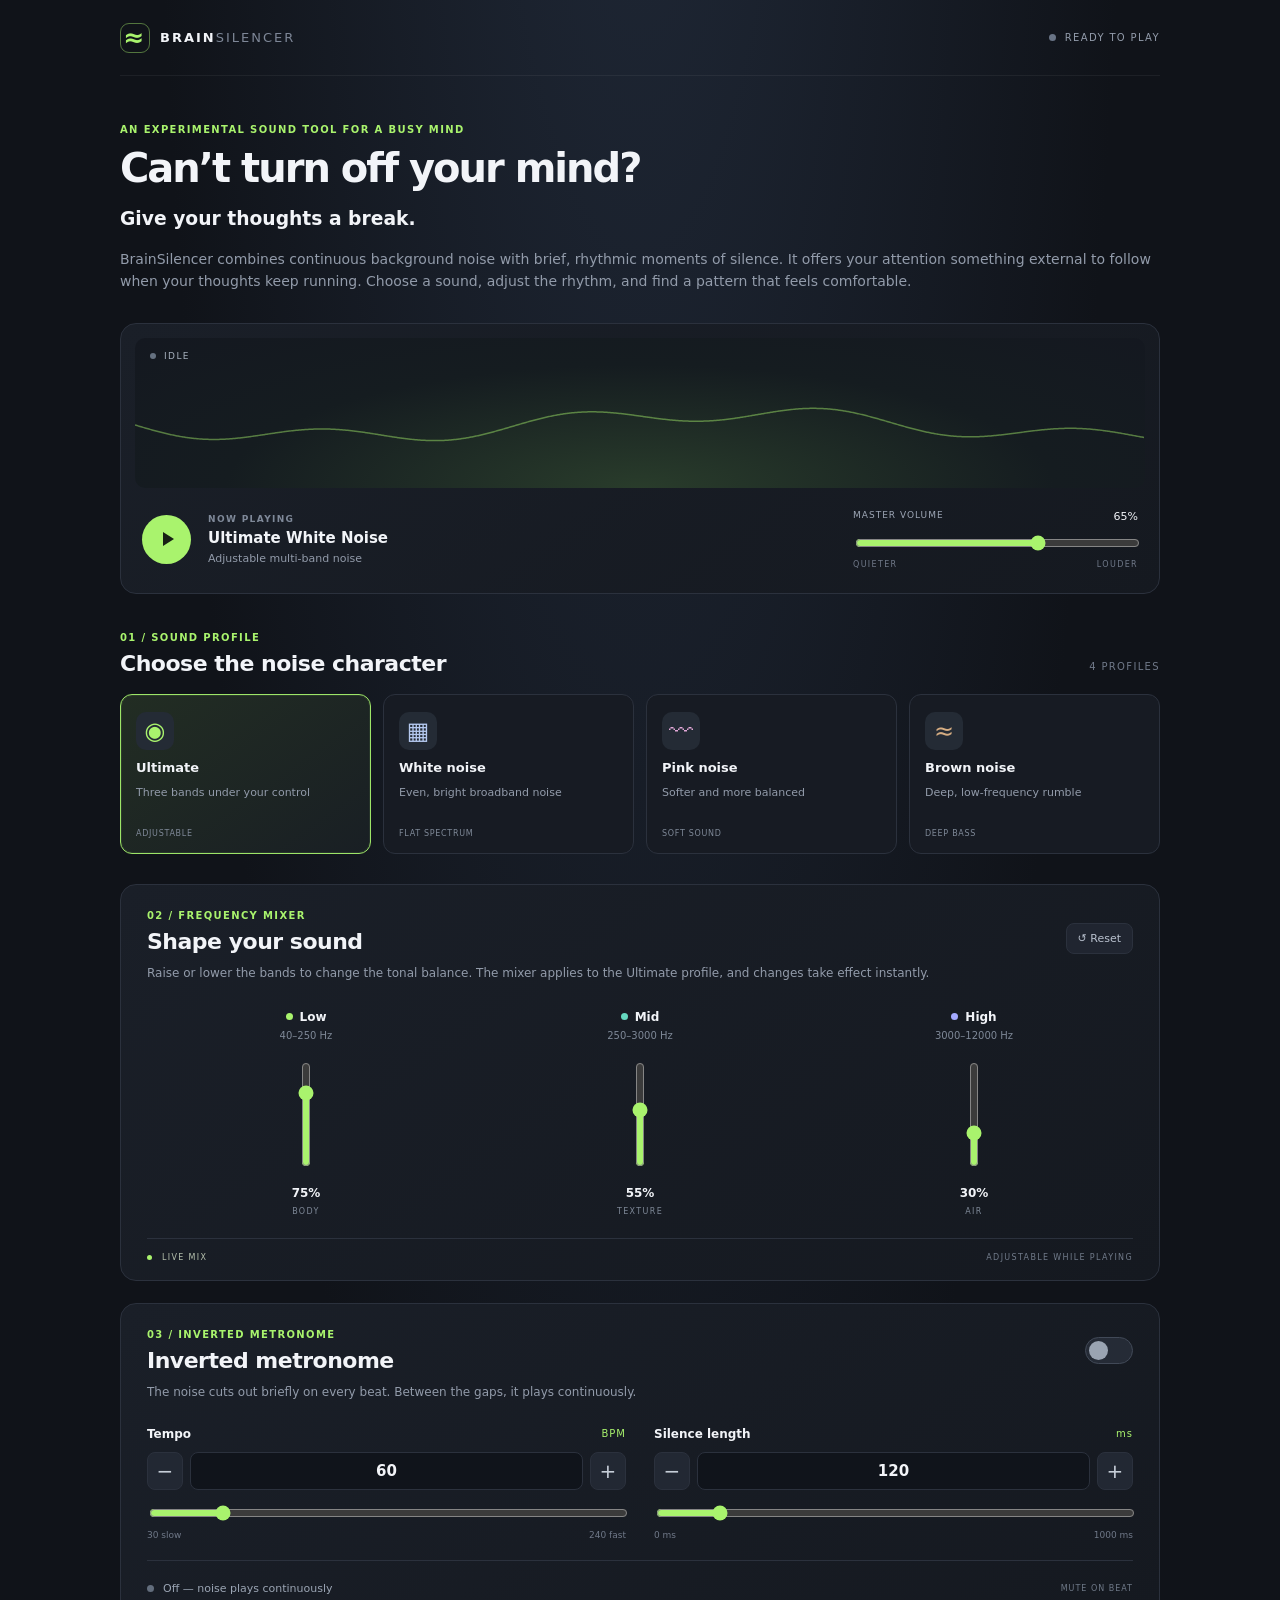
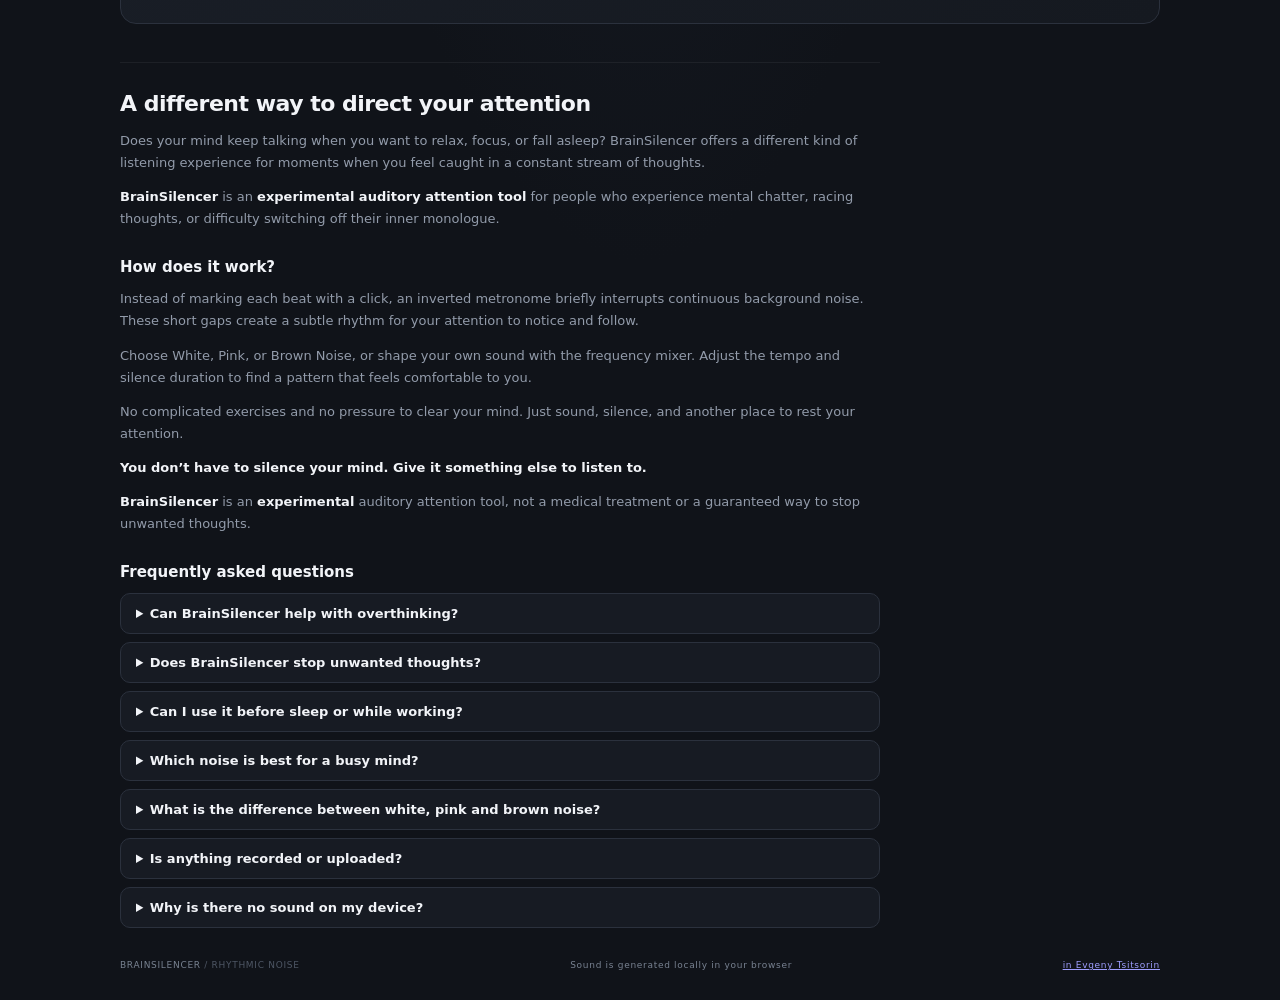
==== index.html @ 3ea3977f "Update index.html" ====
<!doctype html>
<html lang="en">
<head>
  <meta charset="utf-8">
  <meta name="viewport" content="width=device-width, initial-scale=1">

  <!-- Primary SEO -->
  <title>Brain Silencer – Quiet Your Mind with Rhythmic Noise</title>
  <meta name="description" content="Can’t switch off your thoughts? Try BrainSilencer, an experimental sound tool combining white, pink and brown noise with rhythmic silence to give your attention something else to follow.">
  <meta name="keywords" content="BrainSilencer, how to stop overthinking, how to quiet your mind, racing thoughts, busy mind, constant inner monologue, mental chatter, noisy mind, mental noise, calming sounds, relaxing noise, white noise, pink noise, brown noise, noise inverted metronome, rhythmic silence, auditory attention">
  <meta name="author" content="Evgeny Tsitsorin">
  <meta name="robots" content="index, follow, max-image-preview:large">
  <meta name="theme-color" content="#101319">
  <link rel="canonical" href="https://evgenytsitsorin.github.io/BrainSilencer/">

  <!-- Icons -->
  <link rel="icon" href="favicon.svg" type="image/svg+xml">

  <!-- Open Graph -->
  <meta property="og:type" content="website">
  <meta property="og:site_name" content="BrainSilencer">
  <meta property="og:title" content="Brain Silencer – Quiet Your Mind with Rhythmic Noise">
  <meta property="og:description" content="Can’t switch off your thoughts? Explore an experimental sound tool combining continuous noise with rhythmic moments of silence to give your attention something else to follow.">
  <meta property="og:url" content="https://evgenytsitsorin.github.io/BrainSilencer/">
  <meta property="og:image" content="https://evgenytsitsorin.github.io/BrainSilencer/og-image.png">
  <meta property="og:image:width" content="1200">
  <meta property="og:image:height" content="630">
  <meta property="og:image:alt" content="BrainSilencer — sound waveform with rhythmic moments of silence">
  <meta property="og:locale" content="en_US">

  <!-- Twitter / X -->
  <meta name="twitter:card" content="summary_large_image">
  <meta name="twitter:title" content="Brain Silencer – Quiet Your Mind with Rhythmic Noise">
  <meta name="twitter:description" content="A different way to direct your attention: continuous white, pink or brown noise interrupted by rhythmic moments of silence. Free in your browser.">
  <meta name="twitter:image" content="https://evgenytsitsorin.github.io/BrainSilencer/og-image.png">

  <!-- Structured data -->
  <script type="application/ld+json">
  {
    "@context": "https://schema.org",
    "@type": "WebApplication",
    "name": "BrainSilencer",
    "url": "https://evgenytsitsorin.github.io/BrainSilencer/",
    "description": "An experimental browser-based sound tool combining continuous noise with rhythmic moments of silence to give auditory attention something external to follow.",
    "applicationCategory": "MultimediaApplication",
    "operatingSystem": "Any (modern web browser)",
    "inLanguage": "en",
    "browserRequirements": "Requires a browser with Web Audio API and AudioWorklet support",
    "offers": { "@type": "Offer", "price": "0", "priceCurrency": "USD" },
    "keywords": "BrainSilencer, overthinking, racing thoughts, busy mind, inner monologue, mental chatter, auditory attention, white noise, pink noise, brown noise, rhythmic silence, inverted metronome"
  }
  </script>

  <link rel="stylesheet" href="style.css">
</head>
<body>
  <main class="app-shell">
    <header class="topbar">
      <a class="brand" href="./" aria-label="BrainSilencer home">
        <span class="brand-mark" aria-hidden="true">≈</span>
        <span>BRAIN<span class="brand-light">SILENCER</span></span>
      </a>
      <div class="status"><span class="status-dot"></span><span id="statusText" role="status" aria-live="polite">READY TO PLAY</span></div>
    </header>

    <section class="hero">
      <p class="eyebrow">AN EXPERIMENTAL SOUND TOOL FOR A BUSY MIND</p>
      <h1>Can’t turn off your mind?</h1>
      <h3>Give your thoughts a break.</h3>
      <p class="subheading">BrainSilencer combines continuous background noise with brief, rhythmic moments of silence. It offers your attention something external to follow when your thoughts keep running. Choose a sound, adjust the rhythm, and find a pattern that feels comfortable.</p>
    </section>

    <noscript>
      <p class="section-intro">This app generates sound in your browser and needs JavaScript enabled.</p>
    </noscript>

    <section class="player panel" aria-label="Player">
      <div class="player-main">
        <div class="visualizer" id="visualizer" role="img" aria-label="Live sound visualization">
          <canvas id="waveCanvas"></canvas>
          <div class="visualizer-label"><span class="live-dot"></span> <span id="visualizerState">IDLE</span></div>
        </div>
        <div class="transport">
          <button id="playButton" class="play-button" aria-label="Play">
            <svg id="playIcon" viewBox="0 0 24 24" aria-hidden="true"><path d="M8 5v14l11-7z"/></svg>
          </button>
          <div class="track-info">
            <span class="eyebrow">NOW PLAYING</span>
            <strong id="currentNoise">Ultimate White Noise</strong>
            <span id="trackDescription">Adjustable multi-band noise</span>
          </div>
          <div class="volume-control">
            <label for="masterVolume"><span>MASTER VOLUME</span><output id="volumeValue">65%</output></label>
            <input id="masterVolume" type="range" min="0" max="100" value="65">
            <div class="range-scale"><span>QUIETER</span><span>LOUDER</span></div>
          </div>
        </div>
      </div>
    </section>

    <section class="sound-section">
      <div class="section-heading">
        <div><p class="eyebrow">01 / SOUND PROFILE</p><h2>Choose the noise character</h2></div>
        <span class="section-note">4 PROFILES</span>
      </div>
      <div class="profile-grid" role="group" aria-label="Noise type">
        <button class="profile-card" data-type="ultimate">
          <span class="profile-icon icon-ultimate">◉</span><span class="profile-name">Ultimate</span>
          <span class="profile-desc">Three bands under your control</span>
          <span class="profile-tag">ADJUSTABLE</span>
        </button>
        <button class="profile-card" data-type="white">
          <span class="profile-icon icon-white">▦</span><span class="profile-name">White noise</span>
          <span class="profile-desc">Even, bright broadband noise</span>
          <span class="profile-tag">FLAT SPECTRUM</span>
        </button>
        <button class="profile-card" data-type="pink">
          <span class="profile-icon icon-pink">〰</span><span class="profile-name">Pink noise</span>
          <span class="profile-desc">Softer and more balanced</span>
          <span class="profile-tag">SOFT SOUND</span>
        </button>
        <button class="profile-card" data-type="brown">
          <span class="profile-icon icon-brown">≈</span><span class="profile-name">Brown noise</span>
          <span class="profile-desc">Deep, low-frequency rumble</span>
          <span class="profile-tag">DEEP BASS</span>
        </button>
      </div>
    </section>

    <section class="eq-section panel">
      <div class="section-heading eq-heading">
        <div><p class="eyebrow">02 / FREQUENCY MIXER</p><h2>Shape your sound</h2></div>
        <button id="resetButton" class="text-button">↺ Reset</button>
      </div>
      <p class="section-intro">Raise or lower the bands to change the tonal balance. The mixer applies to the Ultimate profile, and changes take effect instantly.</p>
      <div class="mixer">
        <div class="band">
          <div class="band-top"><span class="band-dot low-dot"></span><span class="band-name">Low</span></div>
          <div class="band-range">40–250 Hz</div>
          <div class="slider-wrap"><input id="lowBand" class="vertical-slider low-range" type="range" min="0" max="100" value="75" orient="vertical" aria-label="Low frequencies"></div>
          <output id="lowValue">75%</output><span class="band-hint">BODY</span>
        </div>
        <div class="band">
          <div class="band-top"><span class="band-dot mid-dot"></span><span class="band-name">Mid</span></div>
          <div class="band-range">250–3000 Hz</div>
          <div class="slider-wrap"><input id="midBand" class="vertical-slider mid-range" type="range" min="0" max="100" value="55" orient="vertical" aria-label="Mid frequencies"></div>
          <output id="midValue">55%</output><span class="band-hint">TEXTURE</span>
        </div>
        <div class="band">
          <div class="band-top"><span class="band-dot high-dot"></span><span class="band-name">High</span></div>
          <div class="band-range">3000–12000 Hz</div>
          <div class="slider-wrap"><input id="highBand" class="vertical-slider high-range" type="range" min="0" max="100" value="30" orient="vertical" aria-label="High frequencies"></div>
          <output id="highValue">30%</output><span class="band-hint">AIR</span>
        </div>
      </div>
      <div class="eq-footer"><span><span class="tiny-dot"></span> LIVE MIX</span><span>ADJUSTABLE WHILE PLAYING</span></div>
    </section>

    <section class="metronome-section panel" id="metronomePanel">
      <div class="section-heading">
        <div>
          <p class="eyebrow">03 / INVERTED METRONOME</p>
          <h2>Inverted metronome</h2>
        </div>
        <label class="switch" for="metronomeEnabled" aria-label="Enable inverted metronome">
          <input id="metronomeEnabled" type="checkbox">
          <span class="switch-track"><span class="switch-thumb"></span></span>
        </label>
      </div>
      <p class="section-intro">The noise cuts out briefly on every beat. Between the gaps, it plays continuously.</p>
      <div class="metronome-controls">
        <div class="metro-control">
          <label for="bpmInput"><span class="control-title">Tempo</span><span class="control-unit">BPM</span></label>
          <div class="number-control">
            <button type="button" class="step-button" id="bpmDown" aria-label="Decrease BPM">−</button>
            <input id="bpmInput" type="number" min="30" max="240" step="1" value="60" inputmode="numeric">
            <button type="button" class="step-button" id="bpmUp" aria-label="Increase BPM">+</button>
          </div>
          <input id="bpmRange" type="range" min="30" max="240" step="1" value="60" aria-label="Tempo in beats per minute">
          <div class="control-hint"><span>30 slow</span><span>240 fast</span></div>
        </div>
        <div class="metro-control">
          <label for="silenceInput"><span class="control-title">Silence length</span><span class="control-unit">ms</span></label>
          <div class="number-control">
            <button type="button" class="step-button" id="silenceDown" aria-label="Decrease silence length">−</button>
            <input id="silenceInput" type="number" min="0" max="1000" step="10" value="120" inputmode="numeric">
            <button type="button" class="step-button" id="silenceUp" aria-label="Increase silence length">+</button>
          </div>
          <input id="silenceRange" type="range" min="0" max="1000" step="10" value="120" aria-label="Silence length in milliseconds">
          <div class="control-hint"><span>0 ms</span><span>1000 ms</span></div>
        </div>
      </div>
      <div class="metronome-readout">
        <span class="metro-pulse" id="metroPulse"></span>
        <span id="metronomeSummary">Off — noise plays continuously</span>
        <span class="metro-mode">MUTE ON BEAT</span>
      </div>
    </section>

    <section class="about" aria-labelledby="about-title">
      <h2 id="about-title">A different way to direct your attention</h2>
      <p>Does your mind keep talking when you want to relax, focus, or fall asleep? BrainSilencer offers a different kind of listening experience for moments when you feel caught in a constant stream of thoughts.</p>
      <p><strong>BrainSilencer</strong> is an <strong>experimental auditory attention tool</strong> for people who experience mental chatter, racing thoughts, or difficulty switching off their inner monologue.</p>
      <h3>How does it work?</h3>
      <p>Instead of marking each beat with a click, an inverted metronome briefly interrupts continuous background noise. These short gaps create a subtle rhythm for your attention to notice and follow.</p>
      <p>Choose White, Pink, or Brown Noise, or shape your own sound with the frequency mixer. Adjust the tempo and silence duration to find a pattern that feels comfortable to you.</p>
      <p>No complicated exercises and no pressure to clear your mind. Just sound, silence, and another place to rest your attention.</p>
      <p><strong>You don’t have to silence your mind. Give it something else to listen to.</strong></p>
      <p><strong>BrainSilencer</strong> is an <strong>experimental</strong> auditory attention tool, not a medical treatment or a guaranteed way to stop unwanted thoughts.</p>

      <h3>Frequently asked questions</h3>
      <details>
        <summary>Can BrainSilencer help with overthinking?</summary>
        <p>BrainSilencer is designed as an experimental auditory attention tool. Its rhythmic pauses may give you something external to notice and follow, but individual experiences vary. It is not a treatment for overthinking or any mental health condition.</p>
      </details>
      <details>
        <summary>Does BrainSilencer stop unwanted thoughts?</summary>
        <p>No. BrainSilencer does not switch off thoughts or control mental activity. It offers a sound pattern that you can choose to focus on when you want to shift your attention.</p>
      </details>
      <details>
        <summary>Can I use it before sleep or while working?</summary>
        <p>You can experiment with BrainSilencer during quiet activities, work breaks, or as part of your bedtime routine. Choose a comfortable volume and stop using it if the sound feels distracting or uncomfortable.</p>
      </details>
      <details>
        <summary>Which noise is best for a busy mind?</summary>
        <p>There is no single best option for everyone. Try White, Pink, and Brown Noise at a comfortable volume, then adjust the tempo and silence length to find what you prefer.</p>
      </details>
      <details>
        <summary>What is the difference between white, pink and brown noise?</summary>
        <p>White noise has equal energy across all frequencies, so it sounds bright. Pink noise has less energy in the highs and sounds softer and more balanced. Brown noise is weighted toward the lows and sounds like a deep rumble.</p>
      </details>
      <details>
        <summary>Is anything recorded or uploaded?</summary>
        <p>The sound is generated locally in your browser with the Web Audio API and an AudioWorklet. Nothing is recorded or sent anywhere, and there is no sign-up or account.</p>
      </details>
      <details>
        <summary>Why is there no sound on my device?</summary>
        <p>Browsers only start audio after you interact with the page, so press the play button first. Also check your system volume and make sure your browser supports AudioWorklet (all current versions of Chrome, Edge, Firefox and Safari do).</p>
      </details>
    </section>

    <footer>
      <span>BRAINSILENCER <span class="footer-muted">/ RHYTHMIC NOISE</span></span>
      <span>Sound is generated locally in your browser</span>
      <span class="wrapper"><a href="https://www.linkedin.com/in/evgeny-tsitsorin-9547771b6/">in Evgeny Tsitsorin</a></span>
    </footer>
  </main>
  <script src="app.js"></script>
</body>
</html>
---- style.css ----
:root {
  color-scheme: dark;
  --bg: #101319;
  --panel: #171b23;
  --panel-2: #1d222c;
  --line: #2b313d;
  --text: #f2f4f8;
  --muted: #929baa;
  --accent: #a9f36d;
  --accent-dark: #83c64b;
}
* { box-sizing: border-box; }
body {
  margin: 0; background: radial-gradient(ellipse at 50% -20%, #202938 0, var(--bg) 54%);
  color: var(--text); font-family: Inter, ui-sans-serif, system-ui, -apple-system, BlinkMacSystemFont, "Segoe UI", sans-serif;
  min-height: 100vh;
}
button, input { font: inherit; }
button { color: inherit; }
.app-shell { width: min(1040px, calc(100% - 36px)); margin: 0 auto; }
.topbar { height: 76px; display: flex; align-items: center; justify-content: space-between; border-bottom: 1px solid #ffffff0e; }
.brand { display: flex; gap: 10px; align-items: center; color: var(--text); text-decoration: none; font-size: 13px; font-weight: 850; letter-spacing: 2px; }
.brand-mark { display: grid; place-items: center; width: 30px; height: 30px; border: 1px solid #a9f36d70; border-radius: 9px; color: var(--accent); font-size: 25px; line-height: 1; }
.brand-light { color: #7e8797; font-weight: 500; }
.status, .eyebrow, .section-note, .profile-tag, .range-scale, .band-hint, .eq-footer, footer { font-size: 10px; letter-spacing: 1.35px; }
.status { color: var(--muted); display: flex; align-items: center; gap: 9px; }
.status-dot, .live-dot, .tiny-dot { width: 7px; height: 7px; display: inline-block; border-radius: 50%; background: var(--accent); }
.status-dot { background: #697486; }
body.is-playing .status-dot { box-shadow: 0 0 10px #a9f36d; }
.hero { padding: 48px 0 30px; }
.eyebrow { color: var(--accent); margin: 0 0 12px; font-weight: 700; }
h1 { font-size: clamp(20px, 5vw, 40px); line-height: 1.06; letter-spacing: -2px; margin: 0; font-weight: 750; }
h1 em { color: var(--accent); font-style: normal; }
.subheading { color: var(--muted); margin: 14px 0 0; font-size: 14px; line-height: 1.6; }
.panel { background: linear-gradient(145deg, #1a1f28, #151920); border: 1px solid var(--line); border-radius: 16px; }
.player { padding: 14px; }
.visualizer { height: 150px; border-radius: 10px; overflow: hidden; position: relative; background: radial-gradient(ellipse at 50% 100%, #293c2b, #151c20 58%, #141820); }
#waveCanvas { width: 100%; height: 100%; display: block; }
.visualizer-label { position: absolute; left: 15px; top: 13px; display: flex; align-items: center; gap: 8px; color: #a9b3c0; font-size: 9px; letter-spacing: 1.4px; }
.live-dot { width: 6px; height: 6px; background: #657180; }
body.is-playing .live-dot { background: var(--accent); box-shadow: 0 0 8px var(--accent); }
.transport { min-height: 91px; display: flex; align-items: center; gap: 17px; padding: 15px 7px 3px; }
.play-button { flex: 0 0 49px; width: 49px; height: 49px; display: grid; place-items: center; border: 0; border-radius: 50%; background: var(--accent); color: #172014; cursor: pointer; transition: transform .15s, background .15s; }
.play-button:hover { transform: scale(1.05); background: #c0ff8c; }
.play-button svg { width: 24px; height: 24px; fill: currentColor; }
.track-info { display: flex; flex-direction: column; gap: 5px; min-width: 185px; }
.track-info .eyebrow { color: #7f8999; font-size: 9px; margin: 0; }
.track-info strong { font-size: 15px; font-weight: 650; }
.track-info > span:last-child { color: var(--muted); font-size: 11px; }
.volume-control { margin-left: auto; width: min(285px, 38%); }
.volume-control label { display: flex; justify-content: space-between; color: #9da6b5; font-size: 9px; letter-spacing: 1px; margin-bottom: 10px; }
.volume-control output { color: var(--text); font-size: 11px; letter-spacing: 0; }
input[type="range"] { width: 100%; accent-color: var(--accent); cursor: pointer; }
.range-scale { color: #707989; display: flex; justify-content: space-between; margin-top: 5px; font-size: 8px; }
.sound-section { padding: 38px 0 30px; }
.section-heading { display: flex; align-items: end; justify-content: space-between; gap: 20px; margin-bottom: 18px; }
.section-heading .eyebrow { margin-bottom: 8px; }
h2 { font-size: 22px; letter-spacing: -.5px; margin: 0; font-weight: 650; }
.section-note { color: #707989; padding-bottom: 4px; }
.profile-grid { display: grid; grid-template-columns: repeat(4, 1fr); gap: 12px; }
.profile-card { min-width: 0; display: flex; flex-direction: column; align-items: flex-start; text-align: left; gap: 10px; padding: 17px 15px 15px; border: 1px solid var(--line); border-radius: 12px; background: #171b23; cursor: pointer; transition: border .15s, background .15s, transform .15s; }
.profile-card:hover { border-color: #5a674f; transform: translateY(-2px); }
.profile-card.active { border-color: #9de568; background: linear-gradient(145deg, #222d23, #191f24); box-shadow: inset 0 0 0 1px #a9f36d17; }
.profile-icon { width: 38px; height: 38px; border-radius: 10px; display: grid; place-items: center; font-size: 24px; background: #242b35; color: var(--accent); }
.icon-white { color: #b4c8ef; } .icon-pink { color: #e3a8d9; } .icon-brown { color: #d6ad82; }
.profile-name { font-size: 13px; font-weight: 700; }
.profile-desc { min-height: 32px; font-size: 11px; line-height: 1.5; color: var(--muted); }
.profile-tag { font-size: 8px; color: #7f8998; letter-spacing: .7px; margin-top: 2px; }
.eq-section { padding: 25px 26px 18px; }
.eq-heading { margin-bottom: 10px; }
.text-button { border: 1px solid var(--line); background: #202530; color: #b9c1ce; border-radius: 8px; padding: 8px 11px; font-size: 11px; cursor: pointer; }
.text-button:hover { color: var(--accent); border-color: #5c7549; }
.section-intro { color: var(--muted); font-size: 12px; margin: 0; line-height: 1.6; }
.mixer { display: grid; grid-template-columns: repeat(3, minmax(0, 1fr)); gap: 16px; padding: 27px 0 22px; }
.band { display: flex; flex-direction: column; align-items: center; min-width: 0; }
.band-top { display: flex; align-items: center; gap: 7px; }
.band-dot { display: inline-block; width: 7px; height: 7px; border-radius: 50%; }
.low-dot { background: #a9f36d; } .mid-dot { background: #65d8c0; } .high-dot { background: #a4a9ff; }
.band-name { font-size: 12px; font-weight: 650; }
.band-range { color: #7e8897; font-size: 10px; margin-top: 6px; }
.slider-wrap { height: 128px; width: 100%; display: flex; justify-content: center; align-items: center; margin: 10px 0 7px; }
.vertical-slider { width: min(210px, 75%); accent-color: var(--accent); }
.vertical-slider { writing-mode: vertical-lr; direction: rtl; appearance: slider-vertical; height: 105px; }
.mid-range { accent-color: #65d8c0; } .high-range { accent-color: #a4a9ff; }
.band output { font-size: 12px; font-weight: 700; }
.band-hint { color: #7e8897; font-size: 8px; margin-top: 7px; }
.eq-footer { display: flex; justify-content: space-between; gap: 12px; border-top: 1px solid var(--line); padding-top: 14px; color: #717b8a; font-size: 8px; }
.eq-footer > span:first-child { color: #b7c2af; }
.tiny-dot { width: 5px; height: 5px; margin-right: 6px; }
footer { display: flex; justify-content: space-between; gap: 12px; padding: 24px 0 30px; color: #788291; font-size: 9px; letter-spacing: .7px; }
.footer-muted { color: #4e5765; }
@media (max-width: 760px) {
  .app-shell { width: min(100% - 24px, 600px); }
  .hero { padding-top: 36px; }
  .profile-grid { grid-template-columns: repeat(2, 1fr); }
  .profile-card { min-height: 170px; }
  .transport { flex-wrap: wrap; }
  .volume-control { width: 100%; margin: 10px 0 4px; }
  .eq-section { padding: 20px 15px 15px; }
}
@media (max-width: 420px) {
  .status { font-size: 8px; letter-spacing: .5px; }
  .brand { font-size: 11px; letter-spacing: 1px; }
  .profile-grid { gap: 8px; }
  .profile-card { padding: 13px 11px; }
  h2 { font-size: 19px; }
  .section-intro { font-size: 11px; }
  .eq-footer, footer { font-size: 7px; }
}


/* Inverted metronome */
.metronome-section { padding: 25px 26px 20px; margin-top: 22px; }
.metronome-section .section-heading { align-items: center; margin-bottom: 10px; }
.switch { display: inline-flex; cursor: pointer; flex: 0 0 auto; }
.switch input { position: absolute; opacity: 0; width: 1px; height: 1px; }
.switch-track { width: 48px; height: 27px; border: 1px solid #414957; border-radius: 30px; background: #252b36; padding: 3px; transition: background .2s, border-color .2s; }
.switch-thumb { display: block; width: 19px; height: 19px; border-radius: 50%; background: #9aa4b2; transition: transform .2s, background .2s; }
.switch input:checked + .switch-track { background: #354c2c; border-color: #8ed75b; }
.switch input:checked + .switch-track .switch-thumb { transform: translateX(20px); background: var(--accent); }
.switch input:focus-visible + .switch-track { outline: 2px solid var(--accent); outline-offset: 3px; }
.metronome-controls { display: grid; grid-template-columns: 1fr 1fr; gap: 28px; padding: 25px 0 20px; }
.metro-control { min-width: 0; }
.metro-control > label { display: flex; align-items: center; justify-content: space-between; gap: 10px; margin-bottom: 11px; }
.control-title { font-size: 12px; font-weight: 650; }
.control-unit { color: var(--accent); font-size: 10px; letter-spacing: 1px; }
.number-control { display: grid; grid-template-columns: 36px minmax(0, 1fr) 36px; gap: 7px; margin-bottom: 13px; }
.number-control input { min-width: 0; width: 100%; height: 38px; border: 1px solid var(--line); border-radius: 8px; background: #10141b; color: var(--text); text-align: center; font-weight: 700; font-size: 15px; outline: none; }
.number-control input:focus { border-color: var(--accent-dark); }
.number-control input::-webkit-inner-spin-button, .number-control input::-webkit-outer-spin-button { appearance: none; margin: 0; }
.step-button { border: 1px solid var(--line); border-radius: 8px; background: #222833; color: #c6ced8; font-size: 20px; cursor: pointer; }
.step-button:hover { border-color: #79955f; color: var(--accent); }
.control-hint { display: flex; justify-content: space-between; margin-top: 5px; color: #707989; font-size: 9px; }
.metronome-readout { min-height: 43px; border-top: 1px solid var(--line); padding-top: 14px; display: flex; align-items: center; gap: 9px; color: #9ba5b4; font-size: 11px; }
.metro-pulse { width: 7px; height: 7px; border-radius: 50%; background: #626d7c; flex: 0 0 auto; }
#metronomePanel.metro-enabled .metro-pulse { background: var(--accent); box-shadow: 0 0 10px #a9f36d80; animation: metro-breathe 1s ease-in-out infinite; }
#metronomePanel.metro-enabled .metro-mode { color: var(--accent); }
.metro-mode { margin-left: auto; color: #6f7988; font-size: 8px; letter-spacing: 1px; white-space: nowrap; }
@keyframes metro-breathe { 50% { opacity: .35; } }
@media (max-width: 600px) {
  .metronome-section { padding: 20px 15px 15px; }
  .metronome-controls { grid-template-columns: 1fr; gap: 22px; padding-top: 22px; }
  .metronome-readout { align-items: flex-start; flex-wrap: wrap; }
  .metro-mode { margin-left: 16px; }
}

/* About / FAQ (SEO content) */
.about { margin-top: 38px; padding-top: 28px; border-top: 1px solid #ffffff0e; max-width: 760px; }
.about h2 { margin-bottom: 14px; }
.about h3 { font-size: 15px; margin: 28px 0 12px; font-weight: 650; }
.about p { color: var(--muted); font-size: 13px; line-height: 1.7; margin: 0 0 12px; }
.about strong { color: var(--text); font-weight: 650; }
.about details { border: 1px solid var(--line); border-radius: 10px; background: #171b23; padding: 12px 15px; margin-bottom: 8px; }
.about summary { cursor: pointer; font-size: 13px; font-weight: 600; }
.about summary:hover { color: var(--accent); }
.about details p { margin: 10px 0 2px; }
.brand { white-space: nowrap; }
@media (max-width: 420px) { .brand span:last-child { font-size: 9px; } }
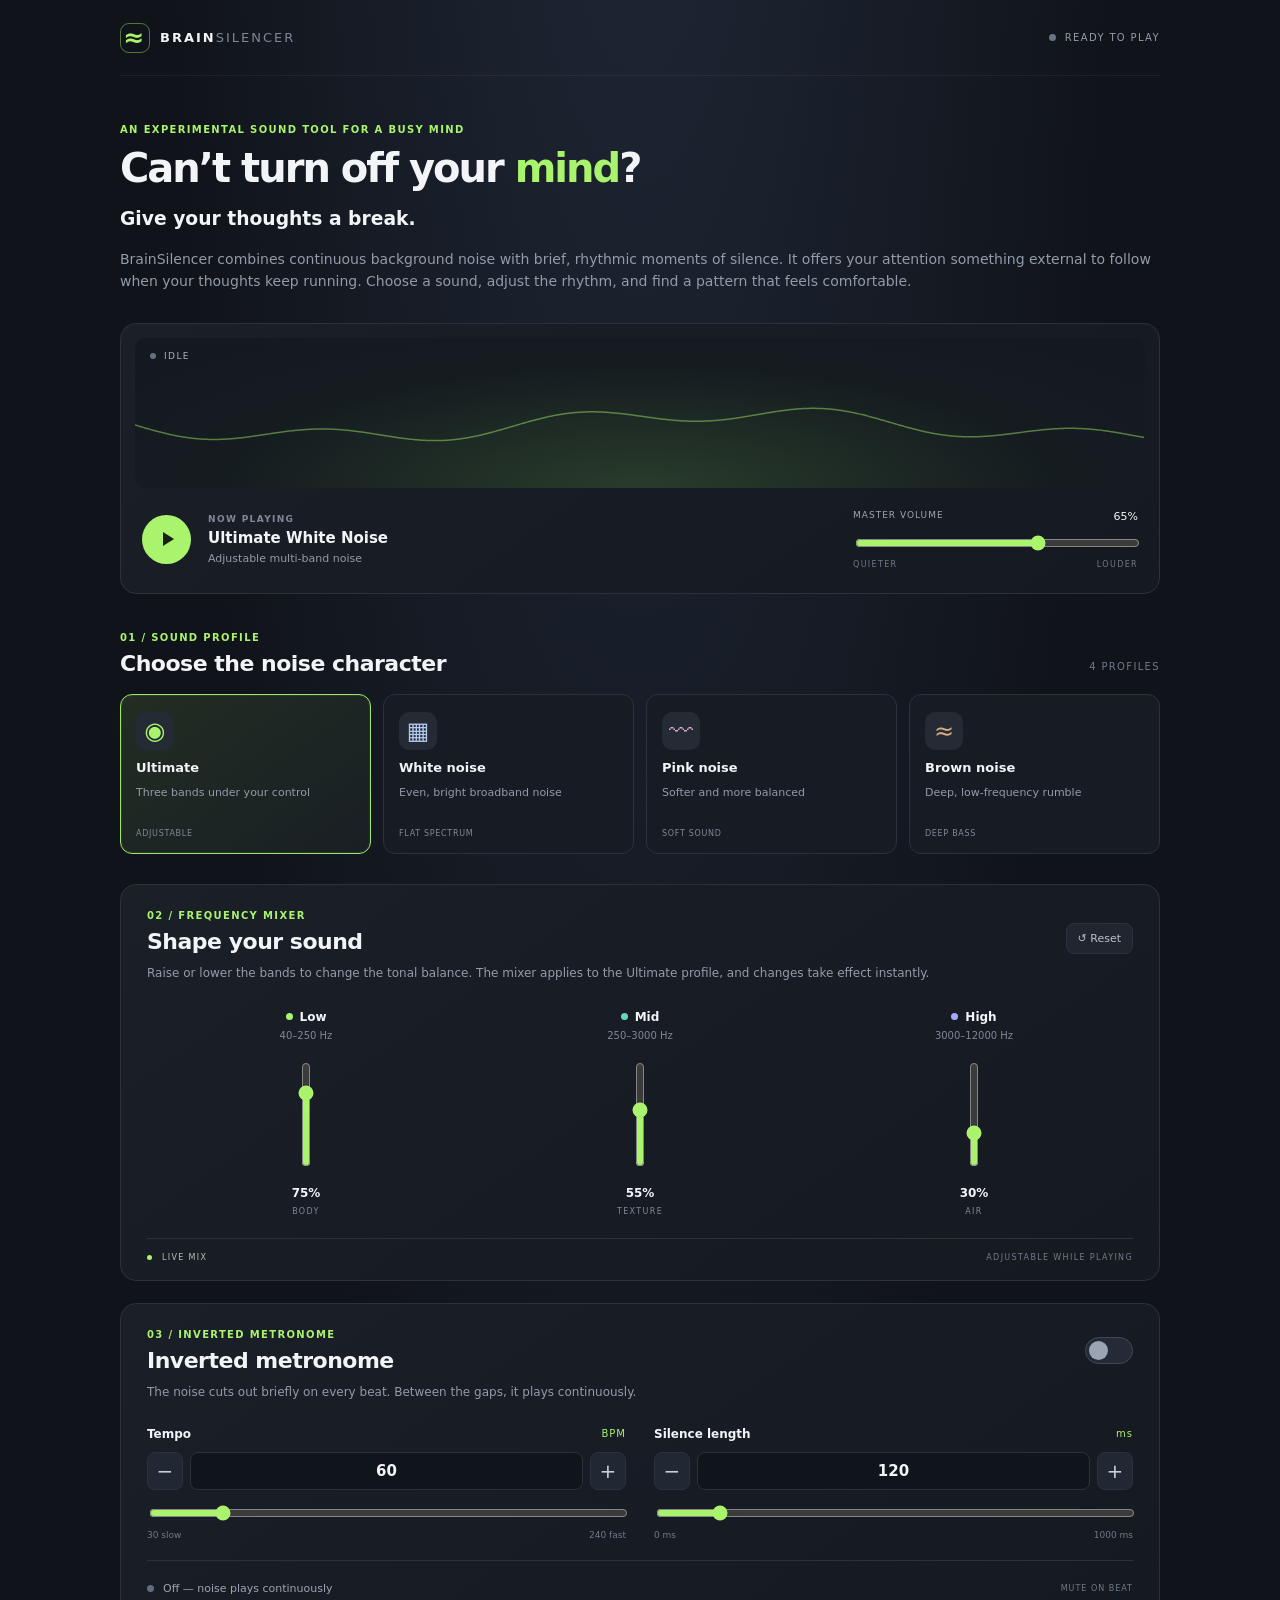
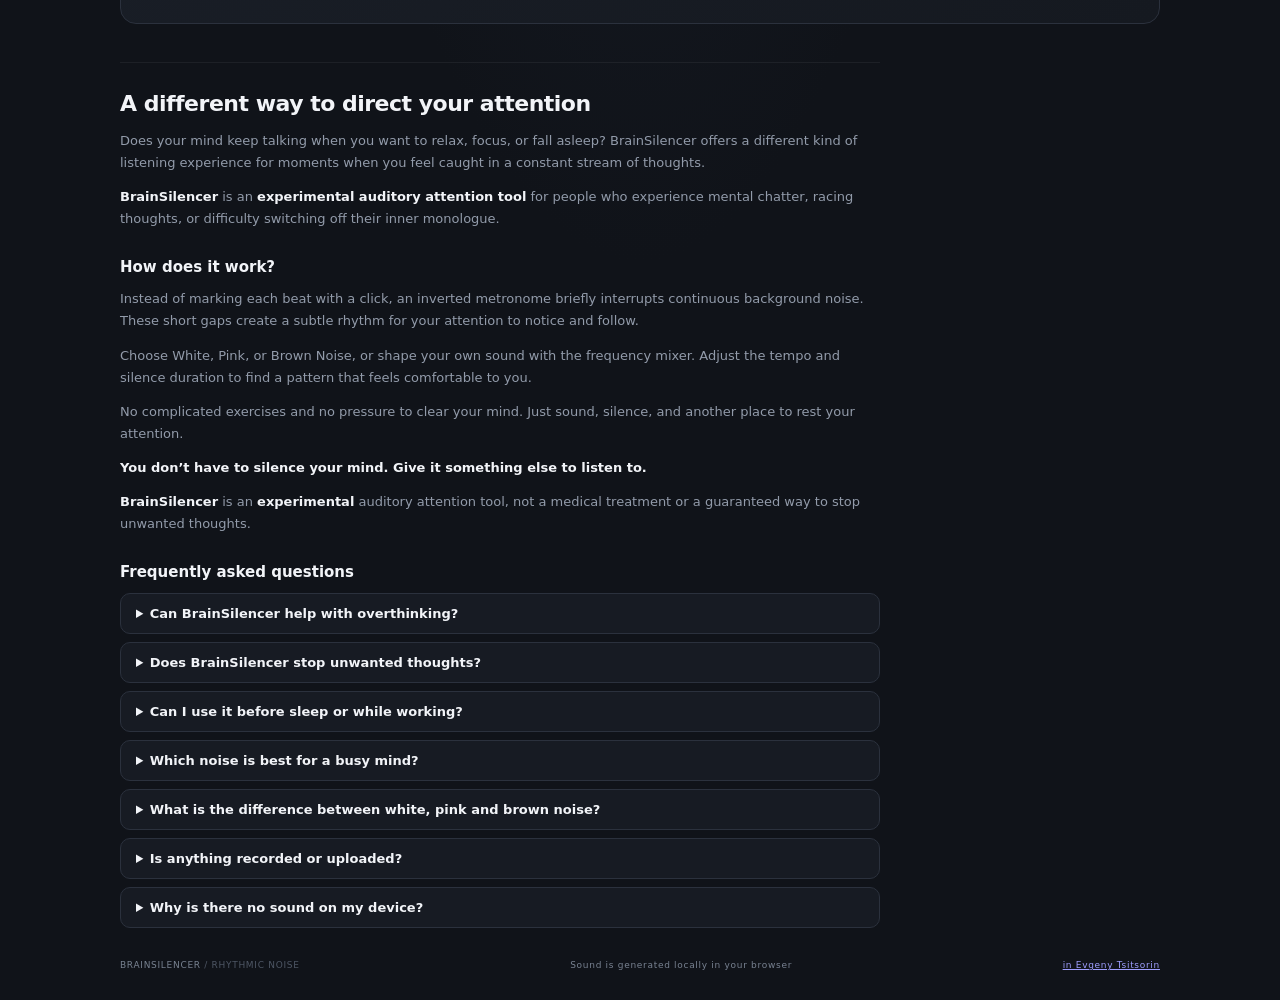
==== commit f50669bf: "Update index.html" ====
--- a/index.html
+++ b/index.html
@@ -65,7 +65,7 @@
 
     <section class="hero">
       <p class="eyebrow">AN EXPERIMENTAL SOUND TOOL FOR A BUSY MIND</p>
-      <h1>Can’t turn off your mind?</h1>
+      <h1>Can’t turn off your <em>mind</em>?</h1>
       <h3>Give your thoughts a break.</h3>
       <p class="subheading">BrainSilencer combines continuous background noise with brief, rhythmic moments of silence. It offers your attention something external to follow when your thoughts keep running. Choose a sound, adjust the rhythm, and find a pattern that feels comfortable.</p>
     </section>
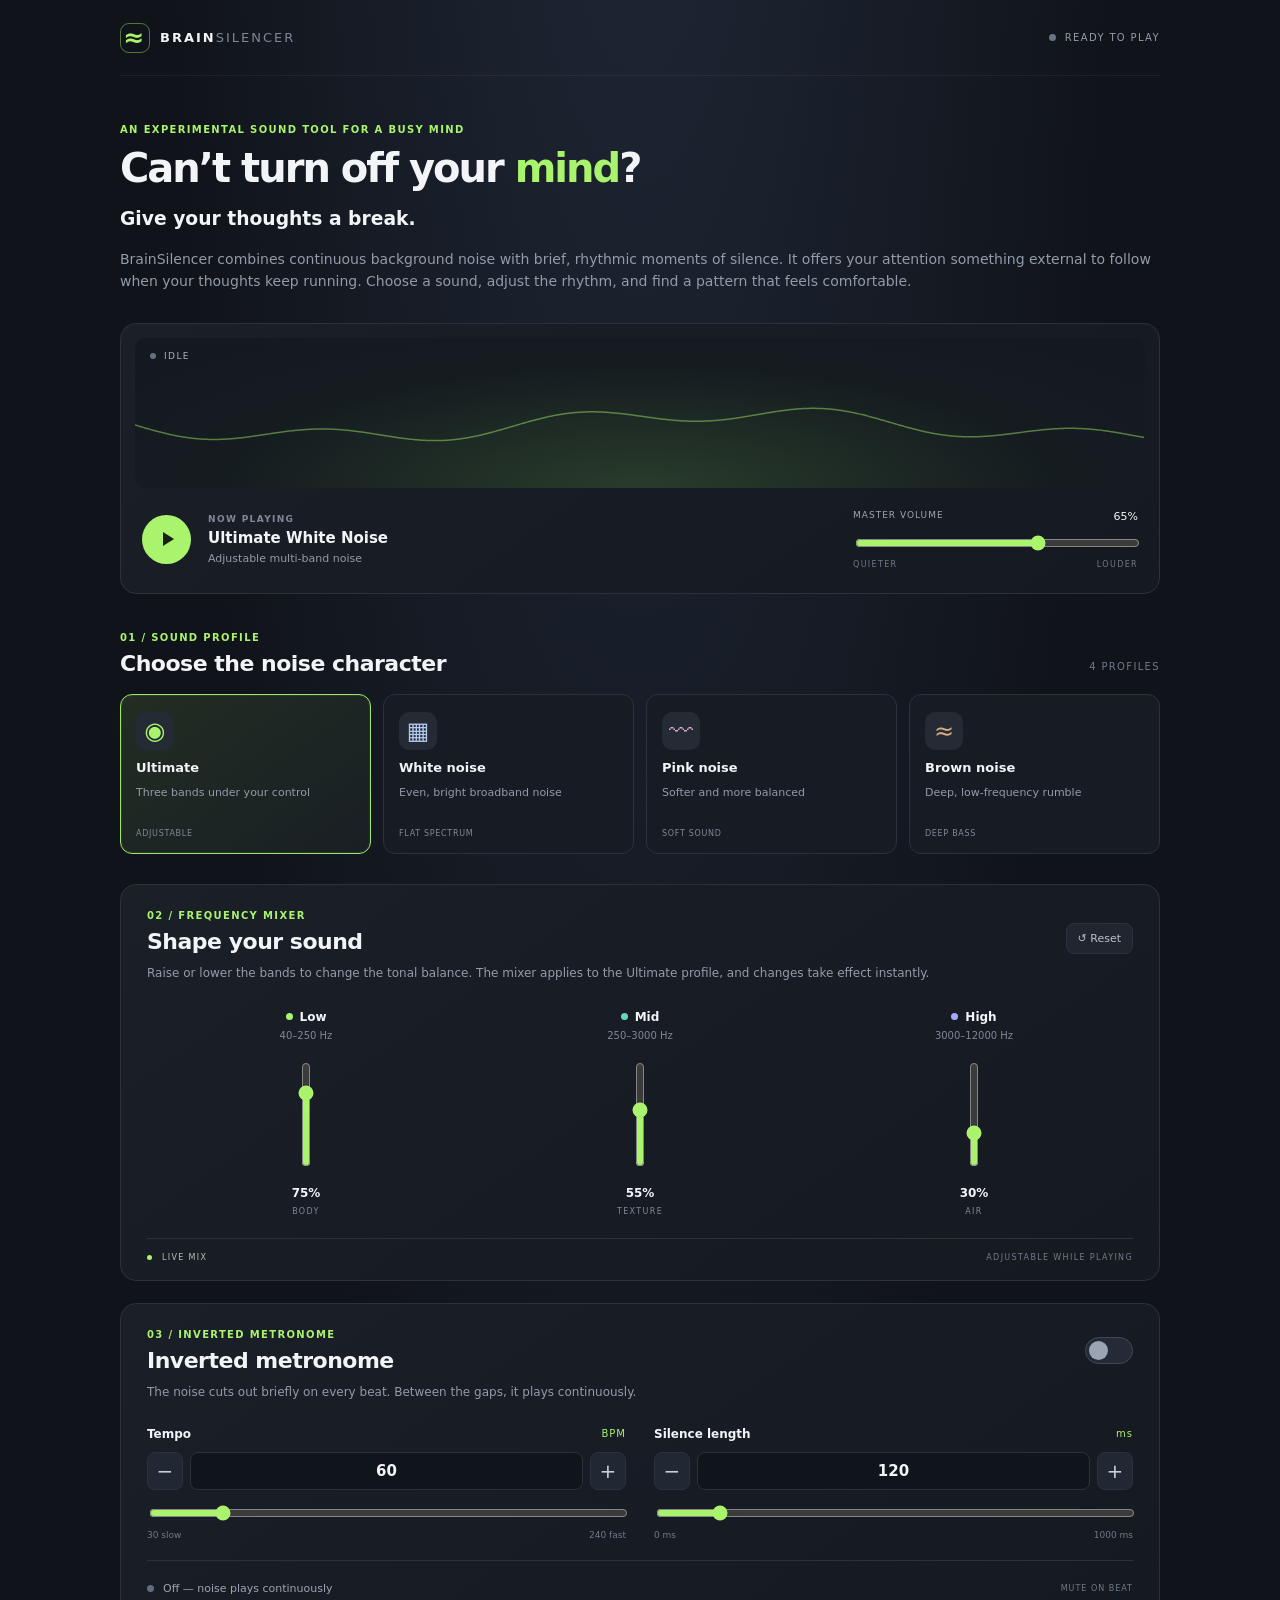
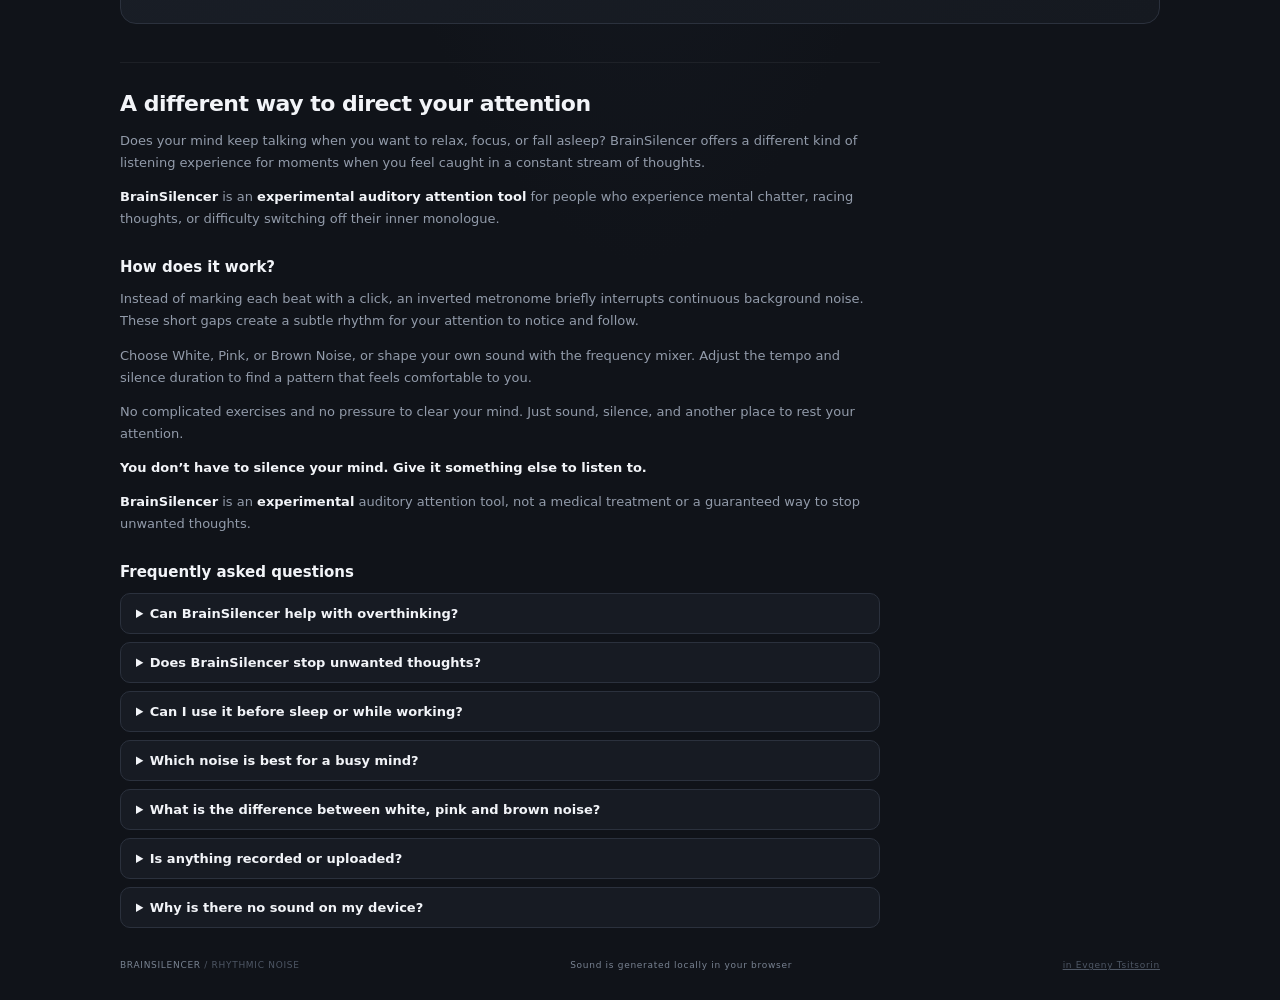
==== commit a428be13: "Update index.html" ====
--- a/index.html
+++ b/index.html
@@ -242,7 +242,7 @@
     <footer>
       <span>BRAINSILENCER <span class="footer-muted">/ RHYTHMIC NOISE</span></span>
       <span>Sound is generated locally in your browser</span>
-      <span class="wrapper"><a href="https://www.linkedin.com/in/evgeny-tsitsorin-9547771b6/">in Evgeny Tsitsorin</a></span>
+      <span class="wrapper"><a class="footer-muted" href="https://www.linkedin.com/in/evgeny-tsitsorin-9547771b6/">in Evgeny Tsitsorin</a></span>
     </footer>
   </main>
   <script src="app.js"></script>
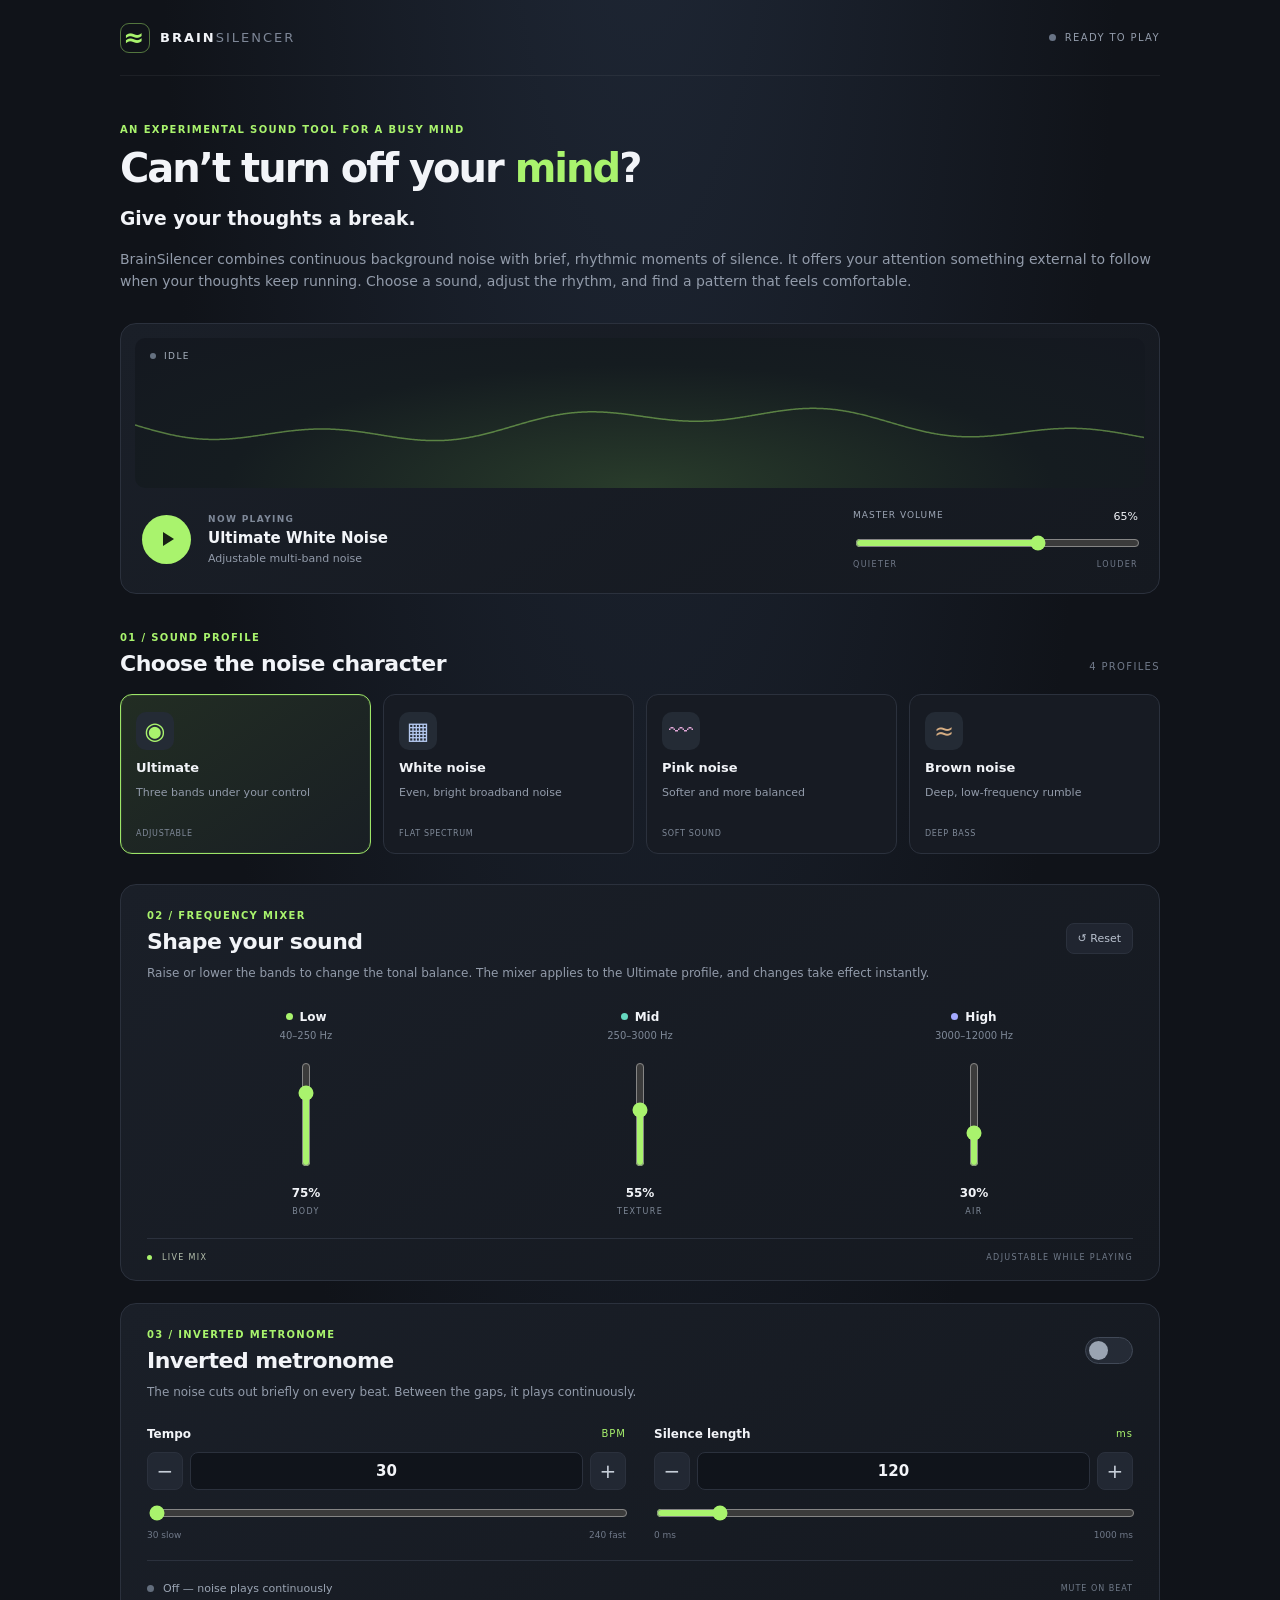
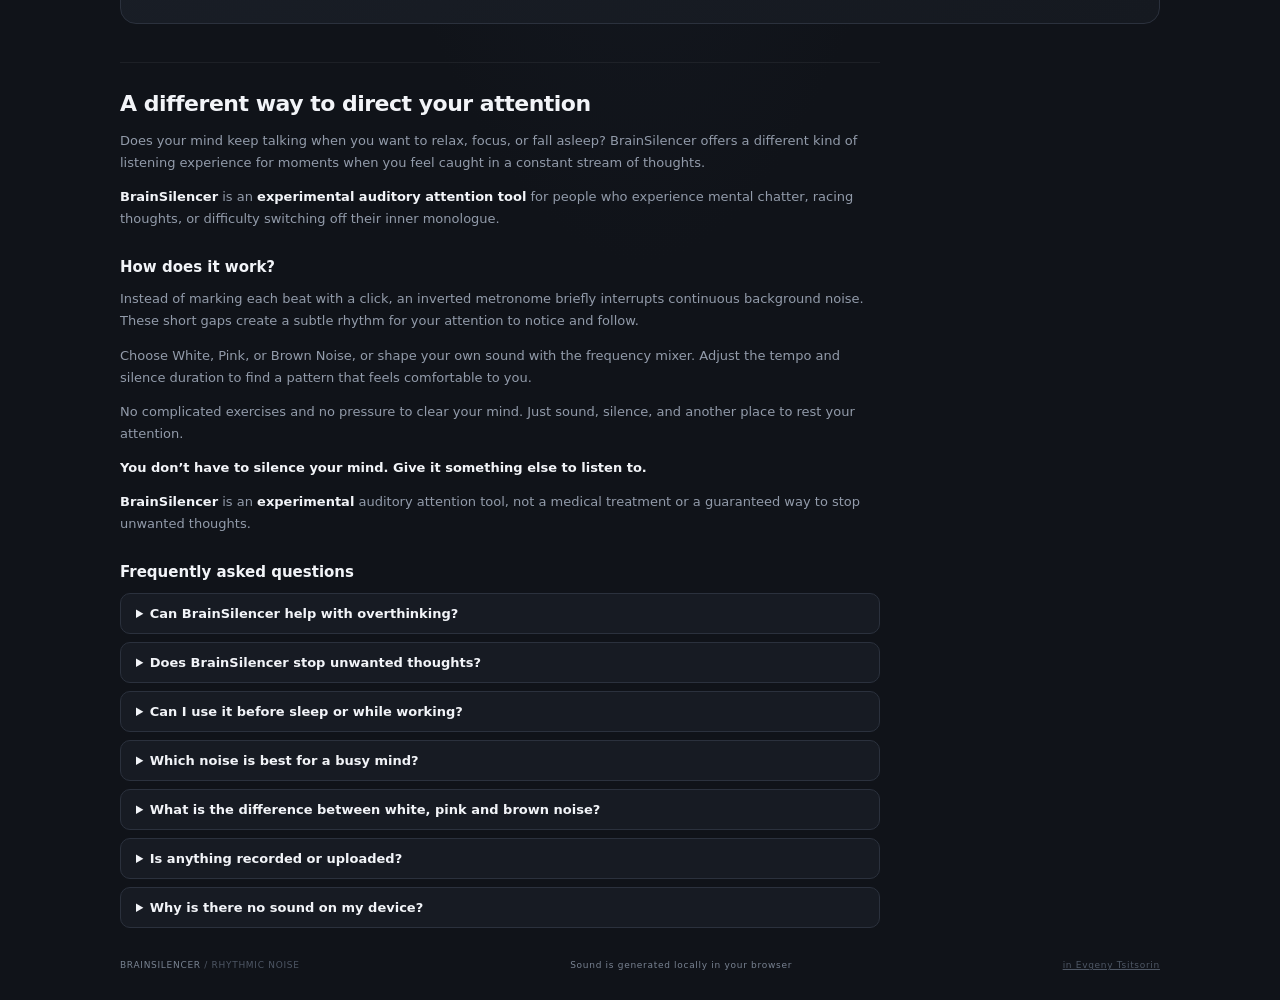
==== commit e63c4f7d: "Update index.html" ====
--- a/index.html
+++ b/index.html
@@ -173,10 +173,10 @@
           <label for="bpmInput"><span class="control-title">Tempo</span><span class="control-unit">BPM</span></label>
           <div class="number-control">
             <button type="button" class="step-button" id="bpmDown" aria-label="Decrease BPM">−</button>
-            <input id="bpmInput" type="number" min="30" max="240" step="1" value="60" inputmode="numeric">
+            <input id="bpmInput" type="number" min="30" max="240" step="1" value="30" inputmode="numeric">
             <button type="button" class="step-button" id="bpmUp" aria-label="Increase BPM">+</button>
           </div>
-          <input id="bpmRange" type="range" min="30" max="240" step="1" value="60" aria-label="Tempo in beats per minute">
+          <input id="bpmRange" type="range" min="30" max="240" step="1" value="30" aria-label="Tempo in beats per minute">
           <div class="control-hint"><span>30 slow</span><span>240 fast</span></div>
         </div>
         <div class="metro-control">
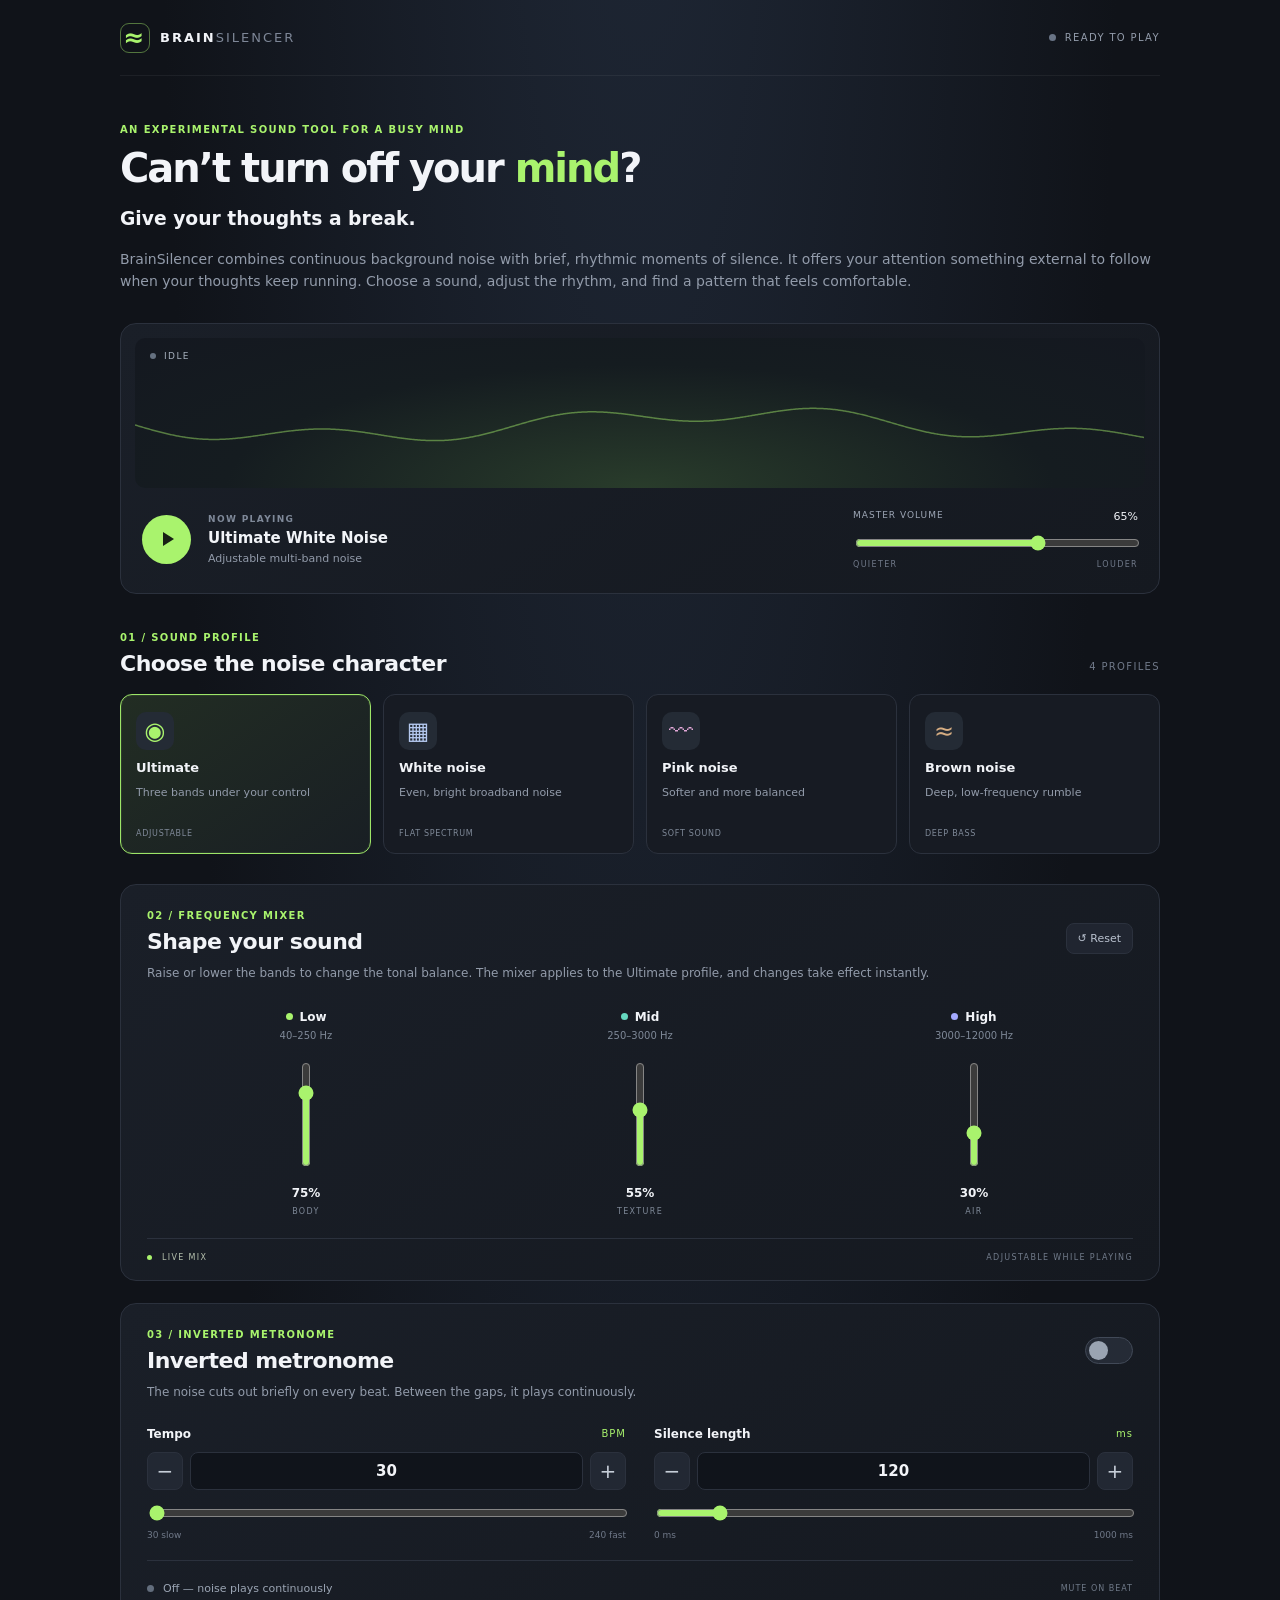
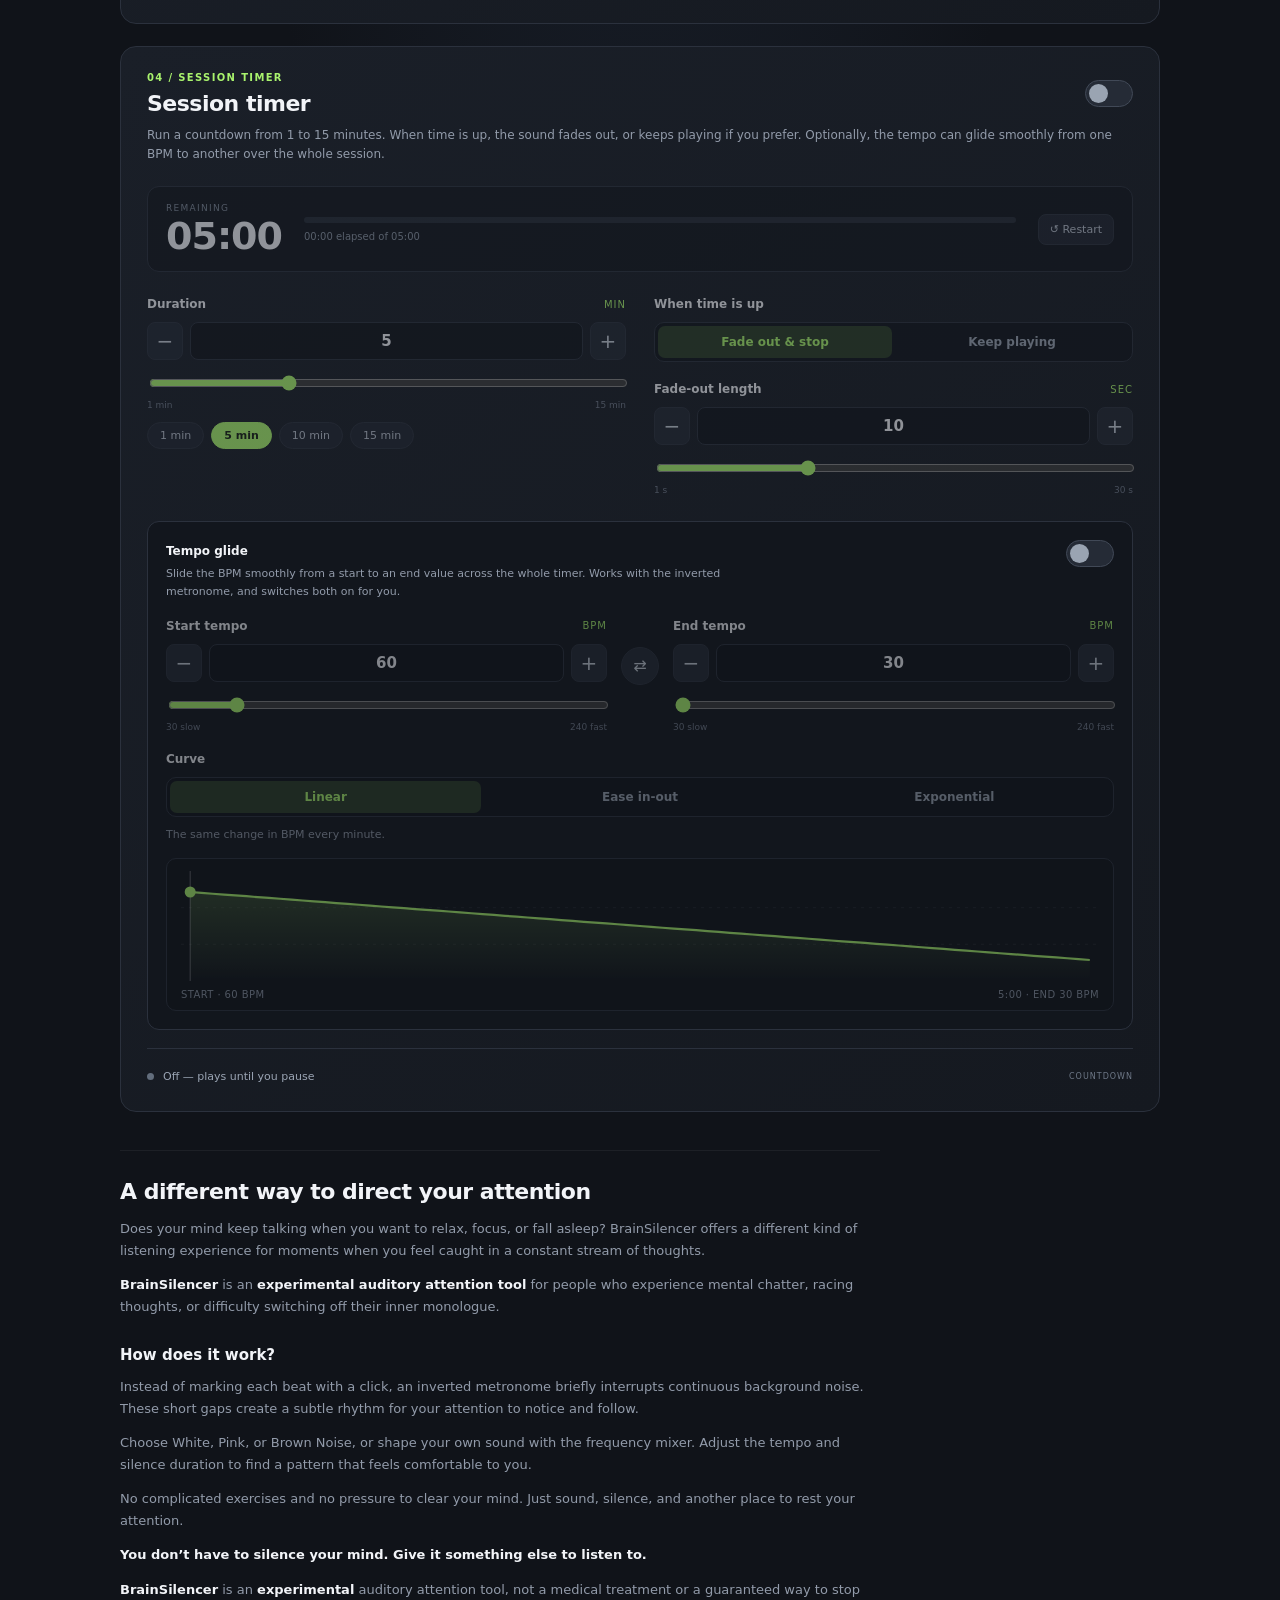
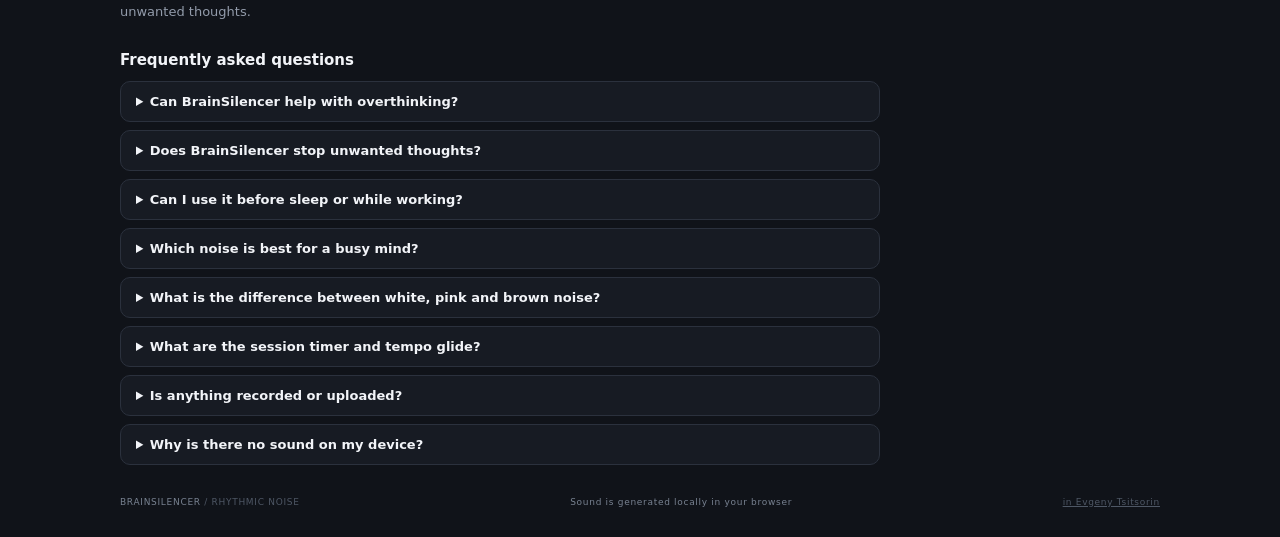
==== commit 1fd0c6c4: "Add files via upload" ====
--- a/index.html
+++ b/index.html
@@ -79,6 +79,7 @@
         <div class="visualizer" id="visualizer" role="img" aria-label="Live sound visualization">
           <canvas id="waveCanvas"></canvas>
           <div class="visualizer-label"><span class="live-dot"></span> <span id="visualizerState">IDLE</span></div>
+          <div class="session-badge" id="sessionBadge" hidden aria-live="off"><span aria-hidden="true">⏱</span> <span id="sessionBadgeText">05:00</span></div>
         </div>
         <div class="transport">
           <button id="playButton" class="play-button" aria-label="Play">
@@ -178,6 +179,7 @@
           </div>
           <input id="bpmRange" type="range" min="30" max="240" step="1" value="30" aria-label="Tempo in beats per minute">
           <div class="control-hint"><span>30 slow</span><span>240 fast</span></div>
+          <div class="control-lock" id="tempoLock" hidden>⏱ Controlled by tempo glide (see Session timer)</div>
         </div>
         <div class="metro-control">
           <label for="silenceInput"><span class="control-title">Silence length</span><span class="control-unit">ms</span></label>
@@ -187,13 +189,134 @@
             <button type="button" class="step-button" id="silenceUp" aria-label="Increase silence length">+</button>
           </div>
           <input id="silenceRange" type="range" min="0" max="1000" step="10" value="120" aria-label="Silence length in milliseconds">
-          <div class="control-hint"><span>0 ms</span><span>1000 ms</span></div>
+          <div class="control-hint"><span>0 ms</span><span id="silenceMaxHint">1000 ms</span></div>
         </div>
       </div>
       <div class="metronome-readout">
         <span class="metro-pulse" id="metroPulse"></span>
         <span id="metronomeSummary">Off — noise plays continuously</span>
         <span class="metro-mode">MUTE ON BEAT</span>
+      </div>
+    </section>
+
+    <section class="timer-section panel" id="timerPanel">
+      <div class="section-heading">
+        <div>
+          <p class="eyebrow">04 / SESSION TIMER</p>
+          <h2>Session timer</h2>
+        </div>
+        <label class="switch" for="timerEnabled" aria-label="Enable session timer">
+          <input id="timerEnabled" type="checkbox">
+          <span class="switch-track"><span class="switch-thumb"></span></span>
+        </label>
+      </div>
+      <p class="section-intro">Run a countdown from 1 to 15 minutes. When time is up, the sound fades out, or keeps playing if you prefer. Optionally, the tempo can glide smoothly from one BPM to another over the whole session.</p>
+
+      <div class="timer-readout">
+        <div class="timer-clock">
+          <span class="timer-label">REMAINING</span>
+          <strong id="timerClock">05:00</strong>
+        </div>
+        <div class="timer-progress">
+          <div class="timer-bar" id="timerBar" role="progressbar" aria-label="Session progress" aria-valuemin="0" aria-valuemax="100" aria-valuenow="0"><span id="timerFill"></span></div>
+          <div class="timer-meta"><span id="timerElapsed">00:00 elapsed of 05:00</span><span id="timerBpmLive"></span></div>
+        </div>
+        <button id="timerRestart" class="text-button" type="button">↺ Restart</button>
+      </div>
+
+      <div class="metronome-controls">
+        <div class="metro-control">
+          <label for="timerMinutes"><span class="control-title">Duration</span><span class="control-unit">MIN</span></label>
+          <div class="number-control">
+            <button type="button" class="step-button" id="timerDown" aria-label="Decrease duration">−</button>
+            <input id="timerMinutes" type="number" min="1" max="15" step="1" value="5" inputmode="numeric">
+            <button type="button" class="step-button" id="timerUp" aria-label="Increase duration">+</button>
+          </div>
+          <input id="timerMinutesRange" type="range" min="1" max="15" step="1" value="5" aria-label="Timer duration in minutes">
+          <div class="control-hint"><span>1 min</span><span>15 min</span></div>
+          <div class="chips" id="timerChips" role="group" aria-label="Duration presets">
+            <button type="button" class="chip" data-minutes="1">1</button>
+            <button type="button" class="chip" data-minutes="5">5</button>
+            <button type="button" class="chip" data-minutes="10">10</button>
+            <button type="button" class="chip" data-minutes="15">15</button>
+          </div>
+        </div>
+        <div class="metro-control">
+          <div class="control-head"><span class="control-title">When time is up</span></div>
+          <div class="segmented" id="endGroup" role="group" aria-label="When time is up">
+            <button type="button" data-value="fade" class="active" aria-pressed="true">Fade out &amp; stop</button>
+            <button type="button" data-value="keep" aria-pressed="false">Keep playing</button>
+          </div>
+          <div id="fadeControl" class="fade-control">
+            <label for="fadeInput" class="fade-label"><span class="control-title">Fade-out length</span><span class="control-unit">SEC</span></label>
+            <div class="number-control">
+              <button type="button" class="step-button" id="fadeDown" aria-label="Decrease fade-out length">−</button>
+              <input id="fadeInput" type="number" min="1" max="30" step="1" value="10" inputmode="numeric">
+              <button type="button" class="step-button" id="fadeUp" aria-label="Increase fade-out length">+</button>
+            </div>
+            <input id="fadeRange" type="range" min="1" max="30" step="1" value="10" aria-label="Fade-out length in seconds">
+            <div class="control-hint"><span>1 s</span><span>30 s</span></div>
+          </div>
+        </div>
+      </div>
+
+      <div class="glide-block" id="glideBlock">
+        <div class="glide-head">
+          <div>
+            <span class="control-title">Tempo glide</span>
+            <p class="glide-sub">Slide the BPM smoothly from a start to an end value across the whole timer. Works with the inverted metronome, and switches both on for you.</p>
+          </div>
+          <label class="switch" for="glideEnabled" aria-label="Enable tempo glide">
+            <input id="glideEnabled" type="checkbox">
+            <span class="switch-track"><span class="switch-thumb"></span></span>
+          </label>
+        </div>
+        <div class="glide-body">
+          <div class="glide-controls">
+            <div class="metro-control">
+              <label for="glideStart"><span class="control-title">Start tempo</span><span class="control-unit">BPM</span></label>
+              <div class="number-control">
+                <button type="button" class="step-button" id="glideStartDown" aria-label="Decrease start tempo">−</button>
+                <input id="glideStart" type="number" min="30" max="240" step="1" value="60" inputmode="numeric">
+                <button type="button" class="step-button" id="glideStartUp" aria-label="Increase start tempo">+</button>
+              </div>
+              <input id="glideStartRange" type="range" min="30" max="240" step="1" value="60" aria-label="Start tempo in beats per minute">
+              <div class="control-hint"><span>30 slow</span><span>240 fast</span></div>
+            </div>
+            <button type="button" class="swap-button" id="glideSwap" aria-label="Swap start and end tempo" title="Swap start and end">⇄</button>
+            <div class="metro-control">
+              <label for="glideEnd"><span class="control-title">End tempo</span><span class="control-unit">BPM</span></label>
+              <div class="number-control">
+                <button type="button" class="step-button" id="glideEndDown" aria-label="Decrease end tempo">−</button>
+                <input id="glideEnd" type="number" min="30" max="240" step="1" value="30" inputmode="numeric">
+                <button type="button" class="step-button" id="glideEndUp" aria-label="Increase end tempo">+</button>
+              </div>
+              <input id="glideEndRange" type="range" min="30" max="240" step="1" value="30" aria-label="End tempo in beats per minute">
+              <div class="control-hint"><span>30 slow</span><span>240 fast</span></div>
+            </div>
+          </div>
+
+          <div class="metro-control curve-picker">
+            <div class="control-head"><span class="control-title">Curve</span></div>
+            <div class="segmented" id="curveGroup" role="group" aria-label="Tempo curve">
+              <button type="button" data-value="linear" class="active" aria-pressed="true">Linear</button>
+              <button type="button" data-value="smooth" aria-pressed="false">Ease in-out</button>
+              <button type="button" data-value="exponential" aria-pressed="false">Exponential</button>
+            </div>
+            <p class="curve-desc" id="curveDesc"></p>
+          </div>
+
+          <div class="curve-card">
+            <svg id="curveSvg" viewBox="0 0 600 120" preserveAspectRatio="none" role="img" aria-label="Preview of the tempo over time"></svg>
+            <div class="curve-labels"><span id="curveStartLabel"></span><span id="curveEndLabel"></span></div>
+          </div>
+        </div>
+      </div>
+
+      <div class="metronome-readout">
+        <span class="metro-pulse" id="timerPulse"></span>
+        <span id="timerSummary">Off — plays until you pause</span>
+        <span class="metro-mode">COUNTDOWN</span>
       </div>
     </section>
 
@@ -230,6 +353,10 @@
         <p>White noise has equal energy across all frequencies, so it sounds bright. Pink noise has less energy in the highs and sounds softer and more balanced. Brown noise is weighted toward the lows and sounds like a deep rumble.</p>
       </details>
       <details>
+        <summary>What are the session timer and tempo glide?</summary>
+        <p>The session timer counts down from 1 to 15 minutes and can fade the sound out when it ends. Tempo glide changes the metronome smoothly during the session, for example from 60 down to 30 BPM to wind down, or from 30 up to 60 BPM to wind up. You choose the start, the end and the shape of the curve.</p>
+      </details>
+      <details>
         <summary>Is anything recorded or uploaded?</summary>
         <p>The sound is generated locally in your browser with the Web Audio API and an AudioWorklet. Nothing is recorded or sent anywhere, and there is no sign-up or account.</p>
       </details>
--- a/style.css
+++ b/style.css
@@ -156,3 +156,65 @@
 .about details p { margin: 10px 0 2px; }
 .brand { white-space: nowrap; }
 @media (max-width: 420px) { .brand span:last-child { font-size: 9px; } }
+
+/* Session timer & tempo glide */
+[hidden] { display: none !important; }
+.session-badge { position: absolute; right: 15px; top: 11px; padding: 4px 9px; border: 1px solid #a9f36d40; border-radius: 20px; background: #10141bcc; color: var(--accent); font-size: 11px; font-weight: 700; letter-spacing: .5px; font-variant-numeric: tabular-nums; }
+.timer-section { padding: 25px 26px 20px; margin-top: 22px; }
+.timer-section .section-heading { align-items: center; margin-bottom: 10px; }
+.timer-readout { display: grid; grid-template-columns: auto 1fr auto; align-items: center; gap: 22px; margin-top: 22px; padding: 16px 18px; border: 1px solid var(--line); border-radius: 12px; background: #12161d; transition: border-color .2s, opacity .2s; }
+.timer-section:not(.timer-on) .timer-readout, .timer-section:not(.timer-on) .metronome-controls { opacity: .55; }
+.timer-section.timer-on .timer-readout { border-color: #5c7549; }
+.timer-clock { display: flex; flex-direction: column; gap: 4px; }
+.timer-label { color: #7f8999; font-size: 9px; letter-spacing: 1.3px; }
+.timer-clock strong { font-size: 38px; line-height: 1; font-weight: 750; letter-spacing: -1px; font-variant-numeric: tabular-nums; }
+.timer-section.timer-on .timer-clock strong { color: var(--accent); }
+.timer-bar { height: 6px; border-radius: 6px; background: #252b36; overflow: hidden; }
+.timer-bar span { display: block; height: 100%; width: 0; border-radius: 6px; background: var(--accent); }
+.timer-meta { display: flex; justify-content: space-between; gap: 10px; margin-top: 8px; color: #8a94a3; font-size: 10px; font-variant-numeric: tabular-nums; }
+#timerBpmLive { color: var(--accent); font-weight: 700; }
+.timer-section .metronome-controls { align-items: start; }
+.control-head { display: flex; align-items: center; justify-content: space-between; gap: 10px; margin-bottom: 11px; }
+.chips { display: flex; gap: 7px; margin-top: 12px; }
+.chip { min-width: 44px; padding: 6px 12px; border: 1px solid var(--line); border-radius: 20px; background: #202530; color: #b9c1ce; font-size: 11px; cursor: pointer; }
+.chip::after { content: " min"; }
+.chip:hover { color: var(--accent); border-color: #5c7549; }
+.chip.active { color: #172014; background: var(--accent); border-color: var(--accent); font-weight: 700; }
+.segmented { display: flex; border: 1px solid var(--line); border-radius: 10px; background: #10141b; padding: 3px; gap: 3px; }
+.segmented button { flex: 1; min-width: 0; padding: 9px 8px; border: 0; border-radius: 7px; background: transparent; color: #9aa4b2; font-size: 12px; font-weight: 600; cursor: pointer; transition: background .15s, color .15s; }
+.segmented button:hover { color: var(--text); }
+.segmented button.active { background: #2b3d27; color: var(--accent); }
+.fade-control { margin-top: 20px; }
+.fade-label { display: flex; align-items: center; justify-content: space-between; gap: 10px; margin-bottom: 11px; }
+.glide-block { margin: 6px 0 18px; padding: 18px; border: 1px solid var(--line); border-radius: 12px; background: #12161d; }
+.glide-head { display: flex; align-items: flex-start; justify-content: space-between; gap: 18px; }
+.glide-sub { margin: 6px 0 0; color: var(--muted); font-size: 11px; line-height: 1.6; max-width: 560px; }
+.glide-body { margin-top: 18px; transition: opacity .2s; }
+.glide-block:not(.glide-on) .glide-body { opacity: .5; }
+.glide-controls { display: grid; grid-template-columns: 1fr auto 1fr; gap: 14px; align-items: start; }
+.swap-button { margin-top: 28px; width: 38px; height: 38px; border: 1px solid var(--line); border-radius: 50%; background: #222833; color: #c6ced8; font-size: 16px; cursor: pointer; }
+.swap-button:hover { border-color: #79955f; color: var(--accent); }
+.curve-picker { margin-top: 20px; }
+.curve-desc { margin: 10px 0 0; color: var(--muted); font-size: 11px; line-height: 1.5; min-height: 17px; }
+.curve-card { margin-top: 14px; padding: 12px 14px 10px; border: 1px solid var(--line); border-radius: 10px; background: #0f1319; }
+#curveSvg { width: 100%; height: 110px; display: block; overflow: visible; }
+.curve-line { fill: none; stroke: var(--accent); stroke-width: 2.2; stroke-linejoin: round; vector-effect: non-scaling-stroke; }
+.curve-area { stroke: none; fill: url(#curveGrad); }
+.curve-grid { stroke: #ffffff12; stroke-dasharray: 3 5; vector-effect: non-scaling-stroke; }
+.curve-playhead { stroke: #ffffff55; stroke-width: 1; vector-effect: non-scaling-stroke; }
+.curve-dot { stroke: var(--accent); stroke-width: 11; stroke-linecap: round; vector-effect: non-scaling-stroke; }
+.curve-labels { display: flex; justify-content: space-between; margin-top: 8px; color: #8a94a3; font-size: 10px; letter-spacing: .4px; }
+.control-lock { margin-top: 10px; color: var(--accent); font-size: 10px; letter-spacing: .3px; }
+.number-control input:disabled, .step-button:disabled, input[type="range"]:disabled { opacity: .45; cursor: not-allowed; }
+.metro-control > .control-head { margin-bottom: 11px; }
+#timerPanel.timer-on .metro-pulse { background: var(--accent); box-shadow: 0 0 10px #a9f36d80; animation: metro-breathe 1s ease-in-out infinite; }
+#timerPanel.timer-on .metro-mode { color: var(--accent); }
+@media (max-width: 600px) {
+  .timer-section { padding: 20px 15px 15px; }
+  .timer-readout { grid-template-columns: 1fr auto; gap: 14px; }
+  .timer-progress { grid-column: 1 / -1; order: 3; }
+  .glide-block { padding: 14px; }
+  .glide-controls { grid-template-columns: 1fr; gap: 18px; }
+  .swap-button { margin: 0 auto; transform: rotate(90deg); }
+  .glide-head { gap: 12px; }
+}
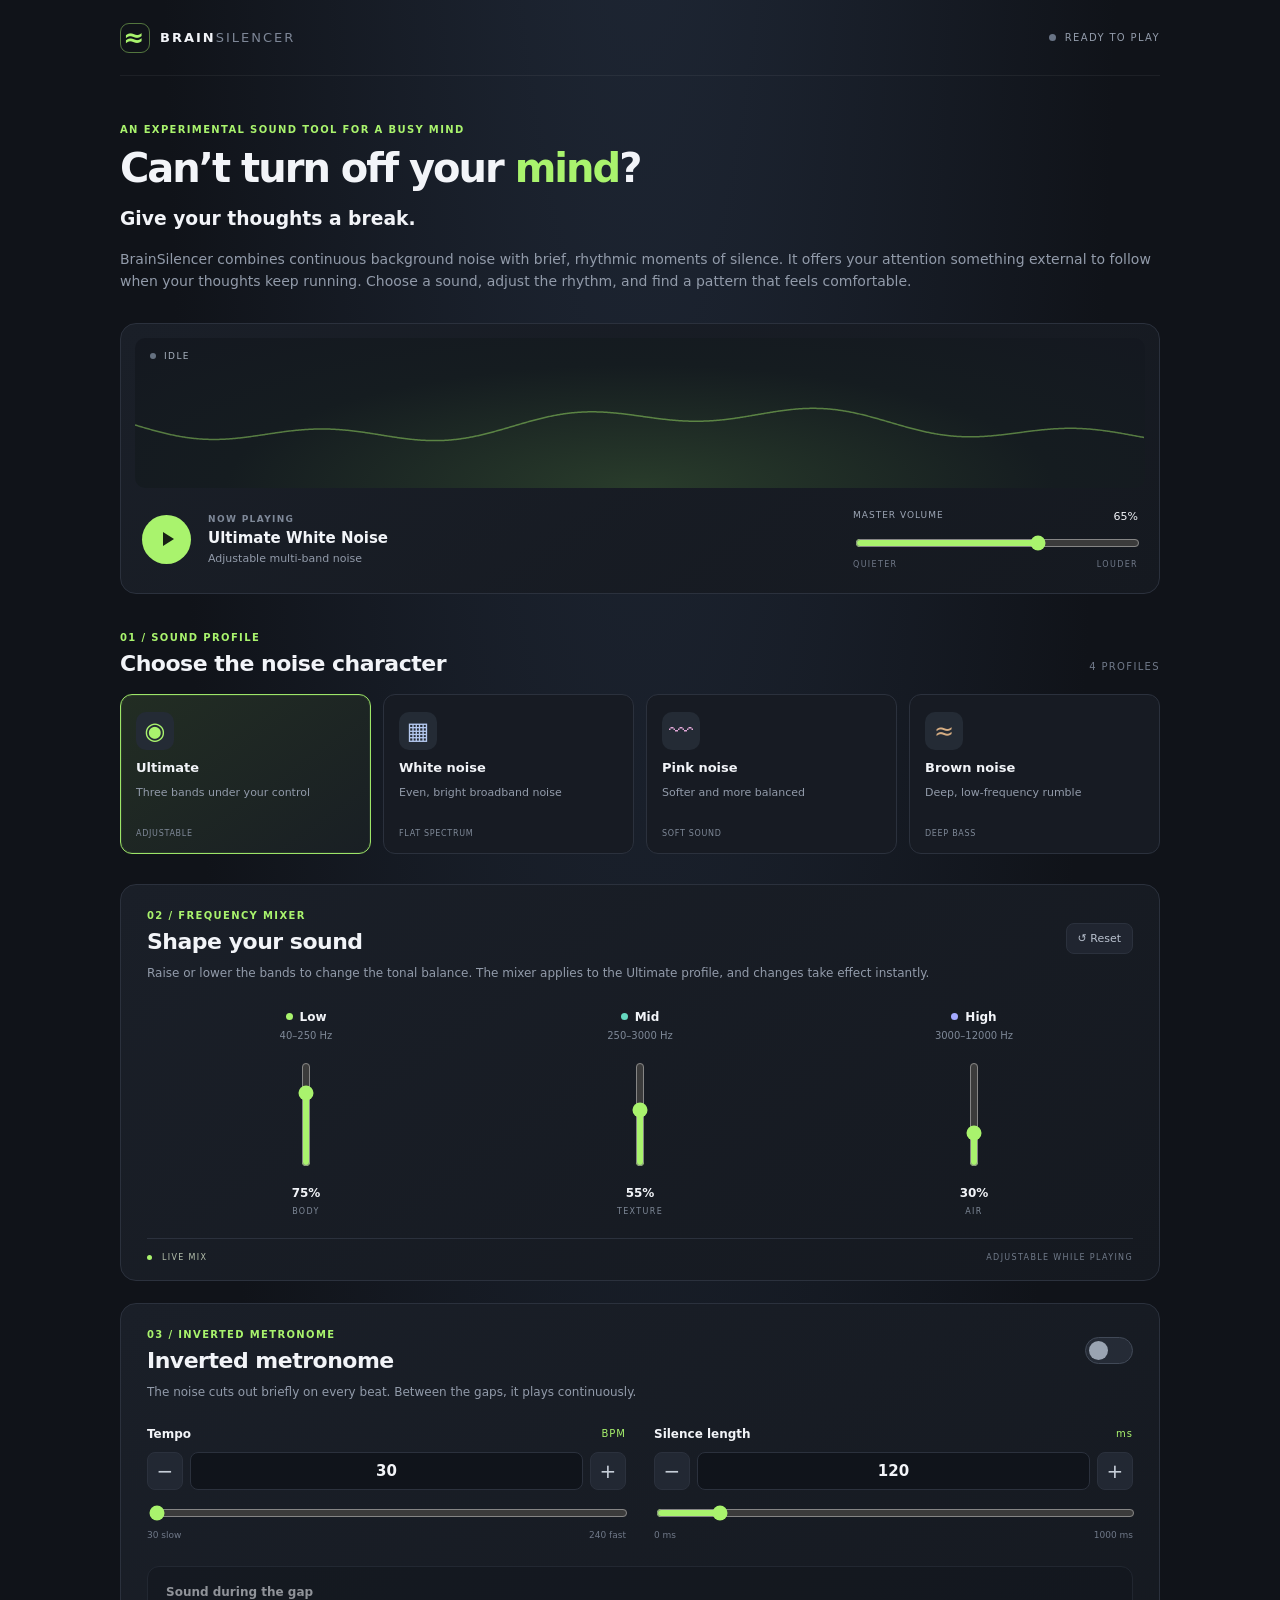
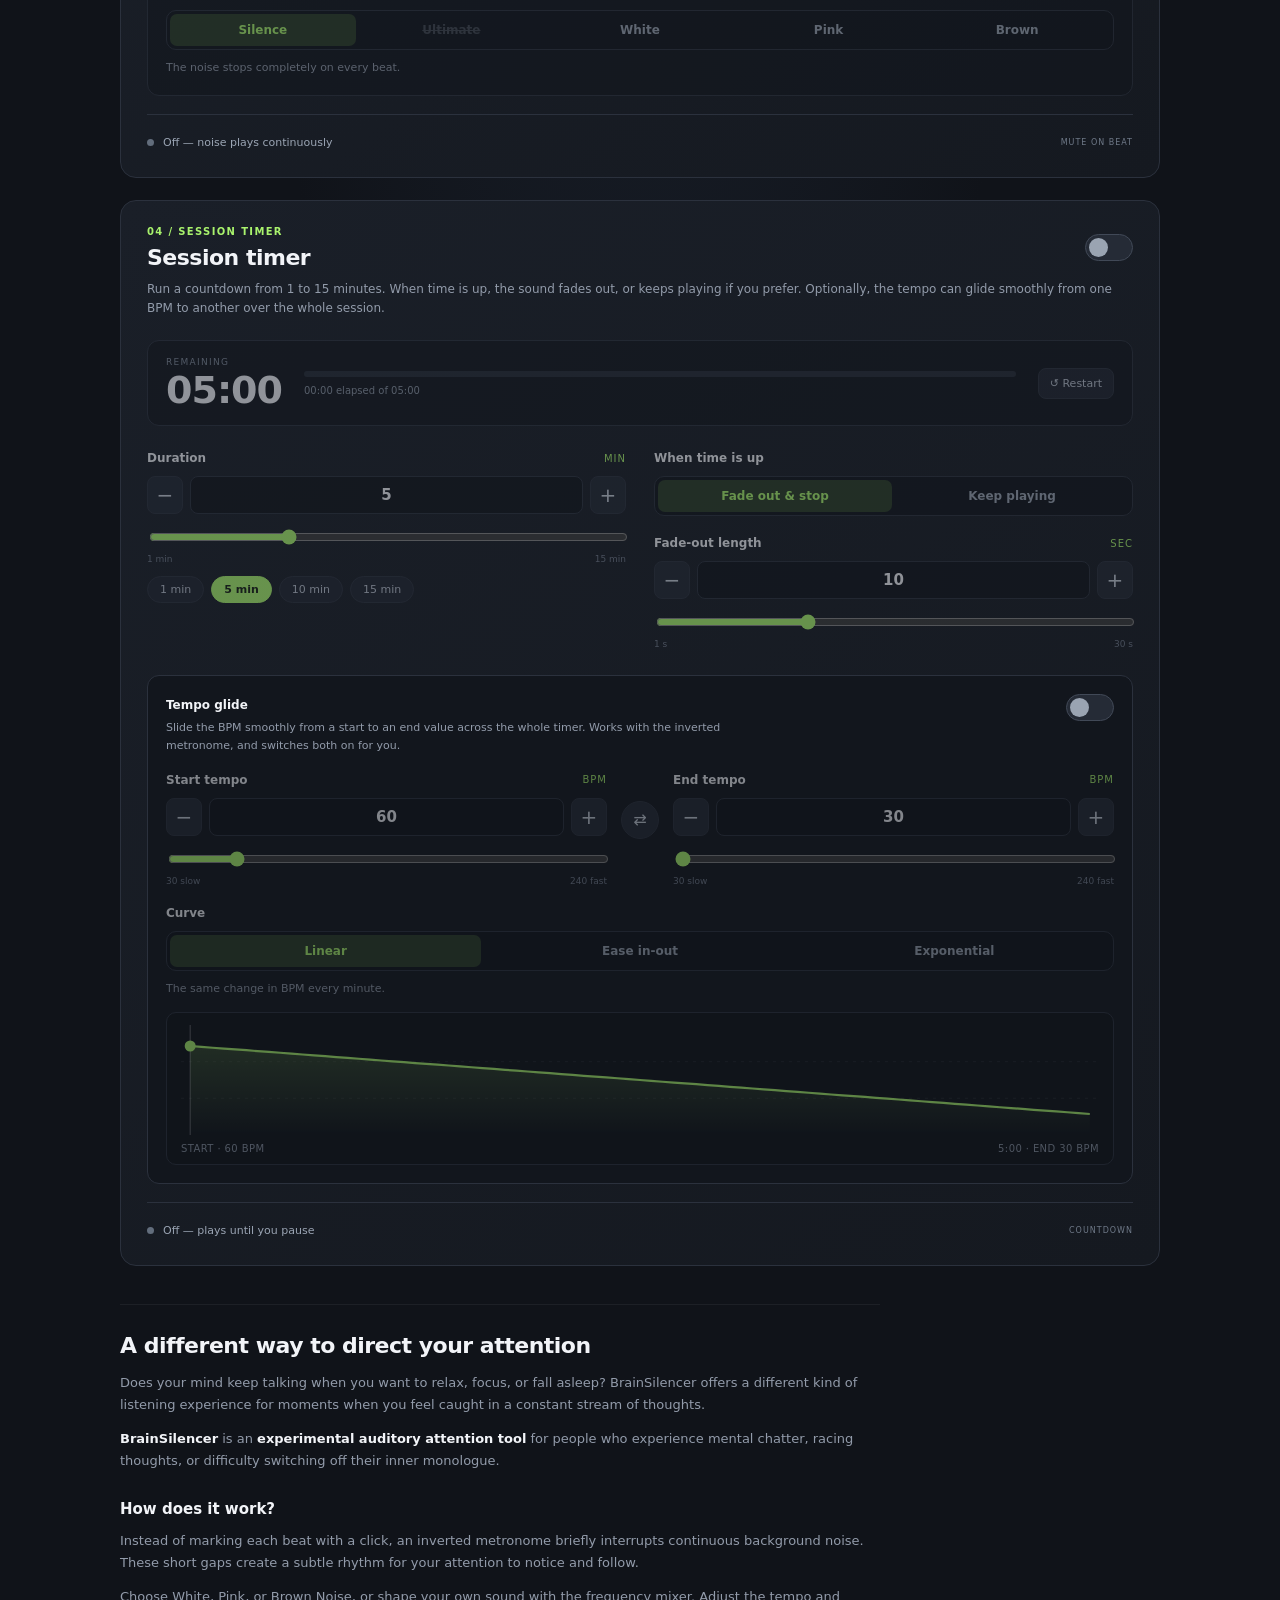
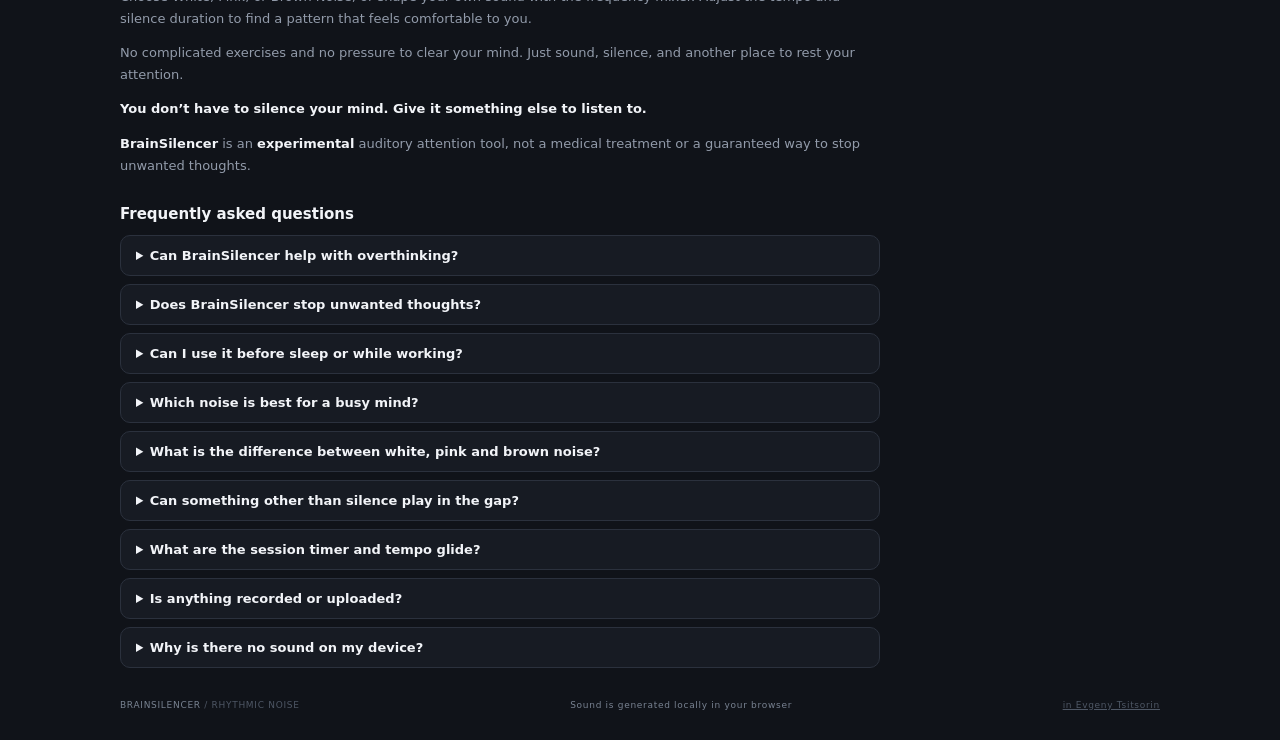
==== commit 2420f651: "Add files via upload" ====
--- a/index.html
+++ b/index.html
@@ -168,7 +168,7 @@
           <span class="switch-track"><span class="switch-thumb"></span></span>
         </label>
       </div>
-      <p class="section-intro">The noise cuts out briefly on every beat. Between the gaps, it plays continuously.</p>
+      <p class="section-intro" id="metroIntro">The noise cuts out briefly on every beat. Between the gaps, it plays continuously.</p>
       <div class="metronome-controls">
         <div class="metro-control">
           <label for="bpmInput"><span class="control-title">Tempo</span><span class="control-unit">BPM</span></label>
@@ -182,7 +182,7 @@
           <div class="control-lock" id="tempoLock" hidden>⏱ Controlled by tempo glide (see Session timer)</div>
         </div>
         <div class="metro-control">
-          <label for="silenceInput"><span class="control-title">Silence length</span><span class="control-unit">ms</span></label>
+          <label for="silenceInput"><span class="control-title" id="silenceTitle">Silence length</span><span class="control-unit">ms</span></label>
           <div class="number-control">
             <button type="button" class="step-button" id="silenceDown" aria-label="Decrease silence length">−</button>
             <input id="silenceInput" type="number" min="0" max="1000" step="10" value="120" inputmode="numeric">
@@ -192,10 +192,33 @@
           <div class="control-hint"><span>0 ms</span><span id="silenceMaxHint">1000 ms</span></div>
         </div>
       </div>
+      <div class="pause-block">
+        <div class="metro-control">
+          <div class="control-head"><span class="control-title">Sound during the gap</span></div>
+          <div class="segmented wrap" id="pauseGroup" role="group" aria-label="Sound during the gap">
+            <button type="button" data-value="silence" class="active" aria-pressed="true">Silence</button>
+            <button type="button" data-value="ultimate" aria-pressed="false">Ultimate</button>
+            <button type="button" data-value="white" aria-pressed="false">White</button>
+            <button type="button" data-value="pink" aria-pressed="false">Pink</button>
+            <button type="button" data-value="brown" aria-pressed="false">Brown</button>
+          </div>
+          <p class="curve-desc" id="pauseDesc"></p>
+          <div id="pauseLevelControl" class="fade-control" hidden>
+            <label for="pauseLevelInput" class="fade-label"><span class="control-title">Gap noise level</span><span class="control-unit">% OF MAIN NOISE</span></label>
+            <div class="number-control">
+              <button type="button" class="step-button" id="pauseLevelDown" aria-label="Decrease gap noise level">−</button>
+              <input id="pauseLevelInput" type="number" min="0" max="100" step="5" value="100" inputmode="numeric">
+              <button type="button" class="step-button" id="pauseLevelUp" aria-label="Increase gap noise level">+</button>
+            </div>
+            <input id="pauseLevelRange" type="range" min="0" max="100" step="5" value="100" aria-label="Gap noise level in percent of the main noise">
+            <div class="control-hint"><span>0%</span><span>100% same loudness</span></div>
+          </div>
+        </div>
+      </div>
       <div class="metronome-readout">
         <span class="metro-pulse" id="metroPulse"></span>
         <span id="metronomeSummary">Off — noise plays continuously</span>
-        <span class="metro-mode">MUTE ON BEAT</span>
+        <span class="metro-mode" id="metroMode">MUTE ON BEAT</span>
       </div>
     </section>
 
@@ -353,12 +376,16 @@
         <p>White noise has equal energy across all frequencies, so it sounds bright. Pink noise has less energy in the highs and sounds softer and more balanced. Brown noise is weighted toward the lows and sounds like a deep rumble.</p>
       </details>
       <details>
+        <summary>Can something other than silence play in the gap?</summary>
+        <p>Yes. In the inverted metronome you can choose what plays during each gap: silence, or a different noise than the main one, for example brown noise in the gaps of pink noise. Its loudness is matched to the main noise, and you can turn it down with the gap noise level.</p>
+      </details>
+      <details>
         <summary>What are the session timer and tempo glide?</summary>
         <p>The session timer counts down from 1 to 15 minutes and can fade the sound out when it ends. Tempo glide changes the metronome smoothly during the session, for example from 60 down to 30 BPM to wind down, or from 30 up to 60 BPM to wind up. You choose the start, the end and the shape of the curve.</p>
       </details>
       <details>
         <summary>Is anything recorded or uploaded?</summary>
-        <p>The sound is generated locally in your browser with the Web Audio API and an AudioWorklet. Nothing is recorded or sent anywhere, and there is no sign-up or account.</p>
+        <p>The sound is generated locally in your browser with the Web Audio API and an AudioWorklet. No audio is recorded or uploaded, and there is no sign-up or account. Your settings are stored only in your own browser. The site uses cookieless, anonymous visit statistics (GoatCounter) that count page views and basic feature use, such as pressing play. They contain no personal data, and they are not collected if your browser sends Do Not Track.</p>
       </details>
       <details>
         <summary>Why is there no sound on my device?</summary>
@@ -372,6 +399,7 @@
       <span class="wrapper"><a class="footer-muted" href="https://www.linkedin.com/in/evgeny-tsitsorin-9547771b6/">in Evgeny Tsitsorin</a></span>
     </footer>
   </main>
+  <script src="analytics.js"></script>
   <script src="app.js"></script>
 </body>
 </html>
--- a/style.css
+++ b/style.css
@@ -218,3 +218,12 @@
   .swap-button { margin: 0 auto; transform: rotate(90deg); }
   .glide-head { gap: 12px; }
 }
+
+/* Sound during the metronome gap */
+.pause-block { margin: 6px 0 18px; padding: 18px; border: 1px solid var(--line); border-radius: 12px; background: #12161d; }
+.metronome-section:not(.metro-enabled) .pause-block { opacity: .55; }
+.segmented.wrap { flex-wrap: wrap; }
+.segmented.wrap button { flex: 1 1 78px; }
+.segmented button:disabled { opacity: .35; cursor: not-allowed; text-decoration: line-through; }
+.segmented button:disabled:hover { color: #9aa4b2; }
+@media (max-width: 600px) { .pause-block { padding: 14px; } }
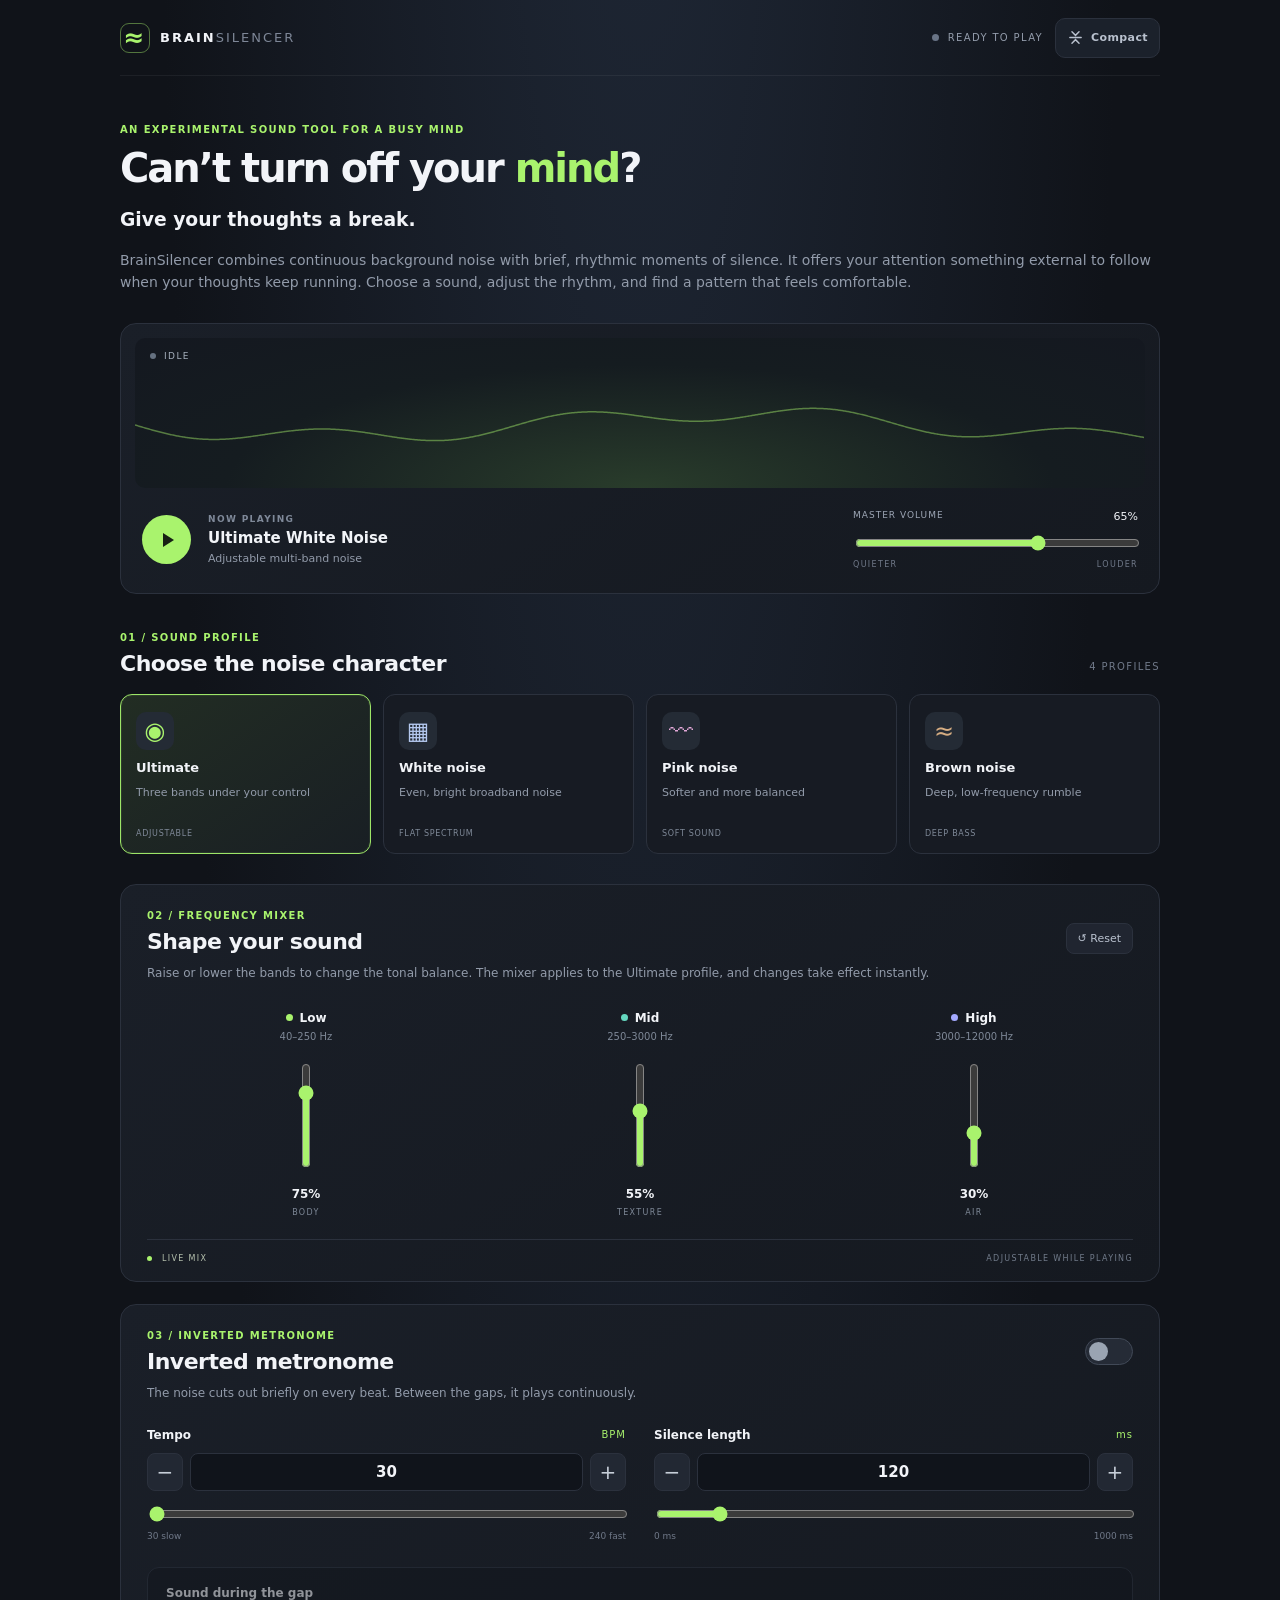
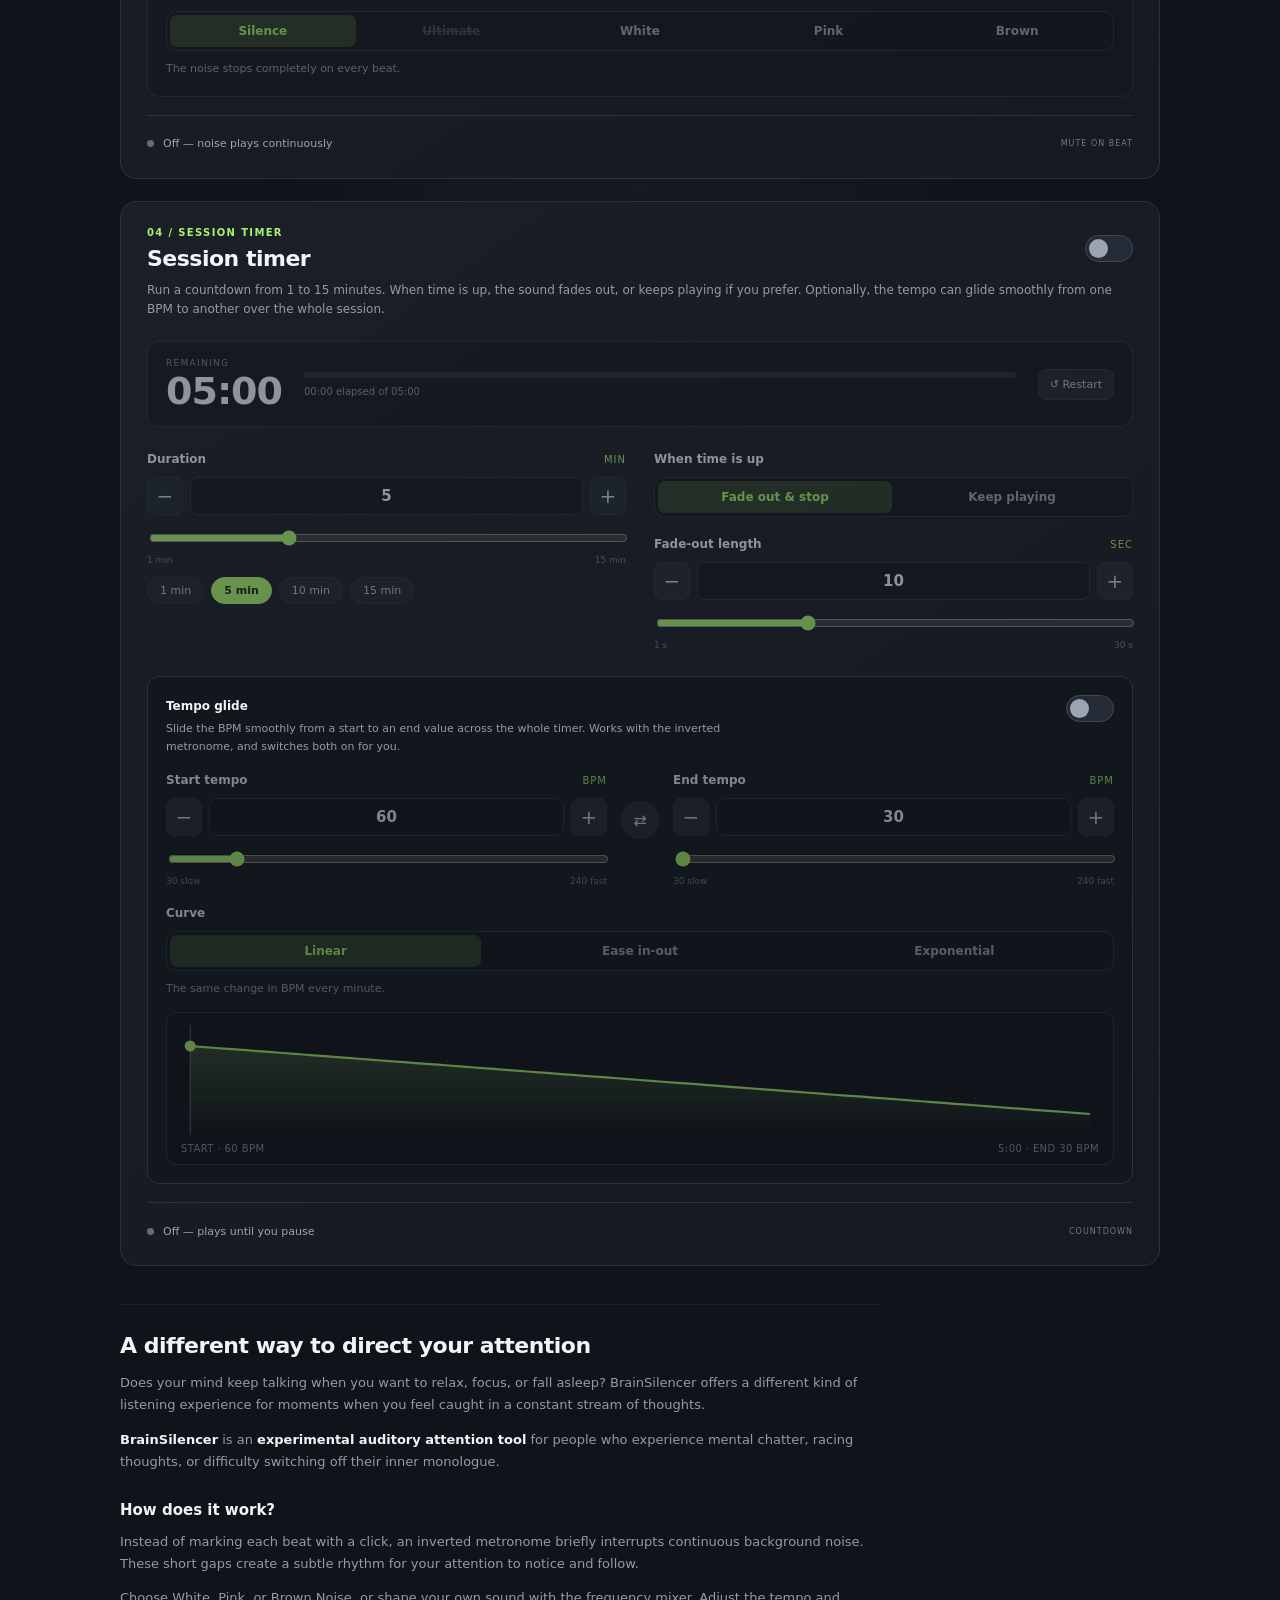
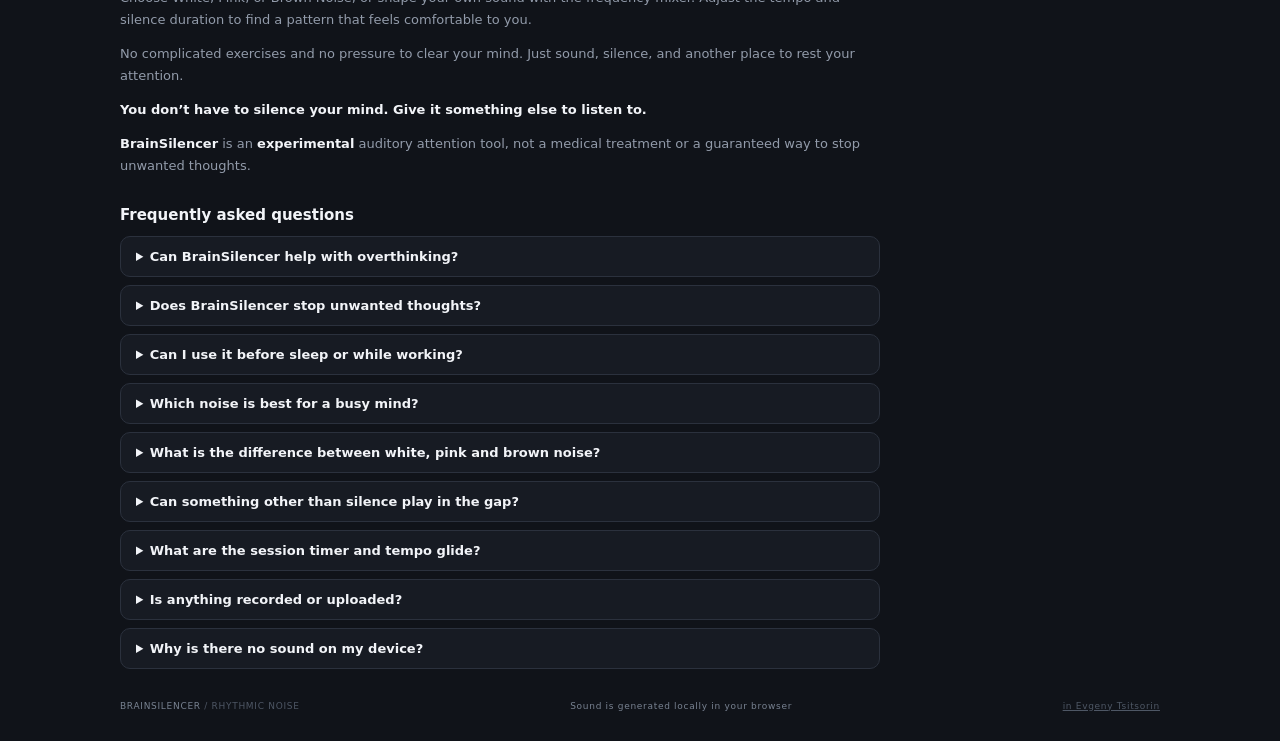
==== commit 8e591129: "Compact Fix" ====
--- a/index.html
+++ b/index.html
@@ -52,6 +52,7 @@
   </script>
 
   <link rel="stylesheet" href="style.css">
+  <script>try{var s=JSON.parse(localStorage.getItem('brainsilencer.settings.v1')||'null');if(s&&s.compact===true)document.documentElement.classList.add('compact')}catch(e){}</script>
 </head>
 <body>
   <main class="app-shell">
@@ -60,7 +61,13 @@
         <span class="brand-mark" aria-hidden="true">≈</span>
         <span>BRAIN<span class="brand-light">SILENCER</span></span>
       </a>
-      <div class="status"><span class="status-dot"></span><span id="statusText" role="status" aria-live="polite">READY TO PLAY</span></div>
+      <div class="topbar-actions">
+        <div class="status"><span class="status-dot"></span><span id="statusText" role="status" aria-live="polite">READY TO PLAY</span></div>
+        <button type="button" id="compactToggle" class="view-toggle" aria-pressed="false" aria-label="Compact view" title="Compact view: fewer descriptions, controls only">
+          <svg viewBox="0 0 24 24" aria-hidden="true"><path class="ico-compress" d="M7 4l5 5 5-5M7 20l5-5 5 5M4 12h16"/><path class="ico-expand" d="M7 9l5-5 5 5M7 15l5 5 5-5M4 12h16"/></svg>
+          <span class="view-toggle-label">Compact</span>
+        </button>
+      </div>
     </header>
 
     <section class="hero">
@@ -395,7 +402,7 @@
 
     <footer>
       <span>BRAINSILENCER <span class="footer-muted">/ RHYTHMIC NOISE</span></span>
-      <span>Sound is generated locally in your browser</span>
+      <span class="footer-note">Sound is generated locally in your browser</span>
       <span class="wrapper"><a class="footer-muted" href="https://www.linkedin.com/in/evgeny-tsitsorin-9547771b6/">in Evgeny Tsitsorin</a></span>
     </footer>
   </main>
--- a/style.css
+++ b/style.css
@@ -29,7 +29,7 @@
 body.is-playing .status-dot { box-shadow: 0 0 10px #a9f36d; }
 .hero { padding: 48px 0 30px; }
 .eyebrow { color: var(--accent); margin: 0 0 12px; font-weight: 700; }
-h1 { font-size: clamp(20px, 5vw, 40px); line-height: 1.06; letter-spacing: -2px; margin: 0; font-weight: 750; }
+h1 { font-size: clamp(26px, 7.5vw, 40px); line-height: 1.08; letter-spacing: -.05em; margin: 0; font-weight: 750; }
 h1 em { color: var(--accent); font-style: normal; }
 .subheading { color: var(--muted); margin: 14px 0 0; font-size: 14px; line-height: 1.6; }
 .panel { background: linear-gradient(145deg, #1a1f28, #151920); border: 1px solid var(--line); border-radius: 16px; }
@@ -227,3 +227,100 @@
 .segmented button:disabled { opacity: .35; cursor: not-allowed; text-decoration: line-through; }
 .segmented button:disabled:hover { color: #9aa4b2; }
 @media (max-width: 600px) { .pause-block { padding: 14px; } }
+
+/* ===== Mobile polish: touch targets, readable type, tidy layout ===== */
+.topbar-actions { display: flex; align-items: center; gap: 12px; min-width: 0; }
+.view-toggle { display: inline-flex; align-items: center; justify-content: center; gap: 7px; min-width: 40px; height: 40px; padding: 0 11px; border: 1px solid var(--line); border-radius: 10px; background: #1b212b; color: #b9c1ce; font-size: 11px; font-weight: 650; letter-spacing: .4px; cursor: pointer; transition: border-color .15s, color .15s, background .15s; }
+.view-toggle svg { width: 17px; height: 17px; flex: 0 0 auto; fill: none; stroke: currentColor; stroke-width: 2; stroke-linecap: round; }
+.view-toggle:hover { color: var(--accent); border-color: #5c7549; }
+.view-toggle[aria-pressed="true"] { color: var(--accent); border-color: #8ed75b; background: #26361f; }
+.view-toggle:focus-visible { outline: 2px solid var(--accent); outline-offset: 2px; }
+@media (max-width: 520px) { .view-toggle-label { display: none; } .view-toggle { padding: 0; width: 40px; } .topbar-actions { gap: 8px; } }
+
+@media (max-width: 760px), (pointer: coarse) {
+  button, summary { touch-action: manipulation; }
+  .number-control { grid-template-columns: 44px minmax(0, 1fr) 44px; }
+  .number-control input { height: 44px; font-size: 16px; }
+  .step-button { min-height: 44px; }
+  .swap-button { width: 44px; height: 44px; }
+  .chip { min-height: 40px; padding: 8px 15px; font-size: 12px; }
+  .segmented button { min-height: 42px; font-size: 12px; white-space: nowrap; padding: 9px 4px; }
+  .text-button { min-height: 40px; padding: 8px 14px; font-size: 12px; }
+  input[type="range"]:not(.vertical-slider) { height: 28px; }
+  .about summary { padding: 9px 0; }
+  footer a { display: inline-block; padding: 10px 0; }
+
+  /* No more 7-9 px type */
+  .status, .eyebrow, .section-note, .profile-tag, .band-hint, .eq-footer, footer, .visualizer-label,
+  .track-info .eyebrow, .volume-control label, .metro-mode, .range-scale { font-size: 10px; }
+  .band-range, .control-hint, .timer-label, .timer-meta, .curve-labels, .control-lock, .range-scale { font-size: 11px; }
+  .brand span:last-child { font-size: 11px; }
+  .track-info > span:last-child { font-size: 12px; }
+  .section-intro, .glide-sub, .curve-desc { font-size: 12px; }
+}
+@media (max-width: 600px) {
+  .glide-block, .pause-block, .timer-readout { padding: 12px; }
+  .hero { padding: 28px 0 22px; }
+  .hero h3 { font-size: 17px; margin: 12px 0 0; }
+  /* status dot stays next to its text; the mode label sits on its own row */
+  .metronome-readout { align-items: flex-start; }
+  .metronome-readout > span:nth-child(2) { flex: 1 1 0; min-width: 0; }
+  .metro-pulse { margin-top: 4px; }
+  .metro-mode { flex-basis: 100%; margin-left: 16px; }
+}
+
+/* ===== Compact view: controls only, minimum text ===== */
+html.compact .hero, html.compact .about, html.compact .eyebrow, html.compact .section-note,
+html.compact .section-intro, html.compact .profile-desc, html.compact .profile-tag,
+html.compact .band-hint, html.compact .band-range, html.compact .range-scale, html.compact .control-hint,
+html.compact .glide-sub, html.compact .curve-desc, html.compact .eq-footer, html.compact .curve-card,
+html.compact #trackDescription, html.compact .metro-mode, html.compact .footer-note { display: none; }
+
+@media (min-width: 761px) { html.compact .app-shell { width: min(720px, calc(100% - 36px)); } }
+html.compact .topbar { height: 60px; }
+html.compact .player { padding: 10px; }
+html.compact .visualizer { height: 84px; }
+html.compact .transport { min-height: 0; padding: 12px 4px 2px; gap: 14px; }
+html.compact .track-info { min-width: 0; flex: 1 1 0; }
+html.compact .track-info strong { font-size: 14px; }
+html.compact .volume-control { width: min(240px, 42%); margin-left: 0; }
+html.compact .volume-control label { margin-bottom: 4px; }
+html.compact .sound-section { padding: 18px 0 8px; }
+html.compact .section-heading { margin-bottom: 10px; }
+html.compact h2 { font-size: 15px; letter-spacing: 0; }
+html.compact .profile-grid { grid-template-columns: repeat(4, minmax(0, 1fr)); gap: 8px; }
+html.compact .profile-card { min-height: 0; padding: 10px 4px 9px; align-items: center; text-align: center; gap: 6px; }
+html.compact .profile-card:hover { transform: none; }
+html.compact .profile-icon { width: 30px; height: 30px; font-size: 18px; border-radius: 8px; }
+html.compact .profile-name { font-size: 11px; line-height: 1.25; }
+html.compact .eq-section, html.compact .metronome-section, html.compact .timer-section { padding: 14px 16px 12px; margin-top: 12px; }
+html.compact .eq-heading { margin-bottom: 0; }
+html.compact .mixer { padding: 6px 0 4px; gap: 8px; }
+html.compact .slider-wrap { height: 92px; margin: 2px 0 4px; }
+html.compact .metronome-controls { padding: 10px 0 8px; gap: 14px 22px; }
+html.compact .number-control { margin-bottom: 8px; }
+html.compact .metro-control > label, html.compact .control-head, html.compact .fade-label { margin-bottom: 8px; }
+html.compact .glide-block, html.compact .pause-block { margin: 4px 0 12px; padding: 12px; }
+html.compact .glide-body { margin-top: 12px; }
+html.compact .curve-picker { margin-top: 12px; }
+html.compact .fade-control { margin-top: 12px; }
+html.compact .timer-readout { margin-top: 12px; padding: 12px 14px; gap: 14px; }
+html.compact .timer-clock strong { font-size: 30px; }
+html.compact .metronome-readout { min-height: 0; padding-top: 10px; }
+html.compact footer { padding: 14px 0 22px; }
+@media (max-width: 600px) {
+  html.compact .topbar { height: 56px; }
+  html.compact .eq-section, html.compact .metronome-section, html.compact .timer-section { padding: 12px 12px 10px; }
+  html.compact .glide-block, html.compact .pause-block, html.compact .timer-readout { padding: 10px; }
+  html.compact .transport { flex-wrap: wrap; }
+  html.compact .track-info { flex-basis: calc(100% - 70px); }
+  html.compact .volume-control { width: 100%; margin: 4px 0 0; }
+  html.compact .profile-grid { gap: 6px; }
+  html.compact .profile-name { font-size: 10.5px; }
+}
+html.compact .player { margin-top: 12px; }
+html.compact .mixer { padding-top: 12px; }
+html.compact .band-top { margin-bottom: 8px; }
+.view-toggle .ico-expand { display: none; }
+.view-toggle[aria-pressed="true"] .ico-compress { display: none; }
+.view-toggle[aria-pressed="true"] .ico-expand { display: inline; }
